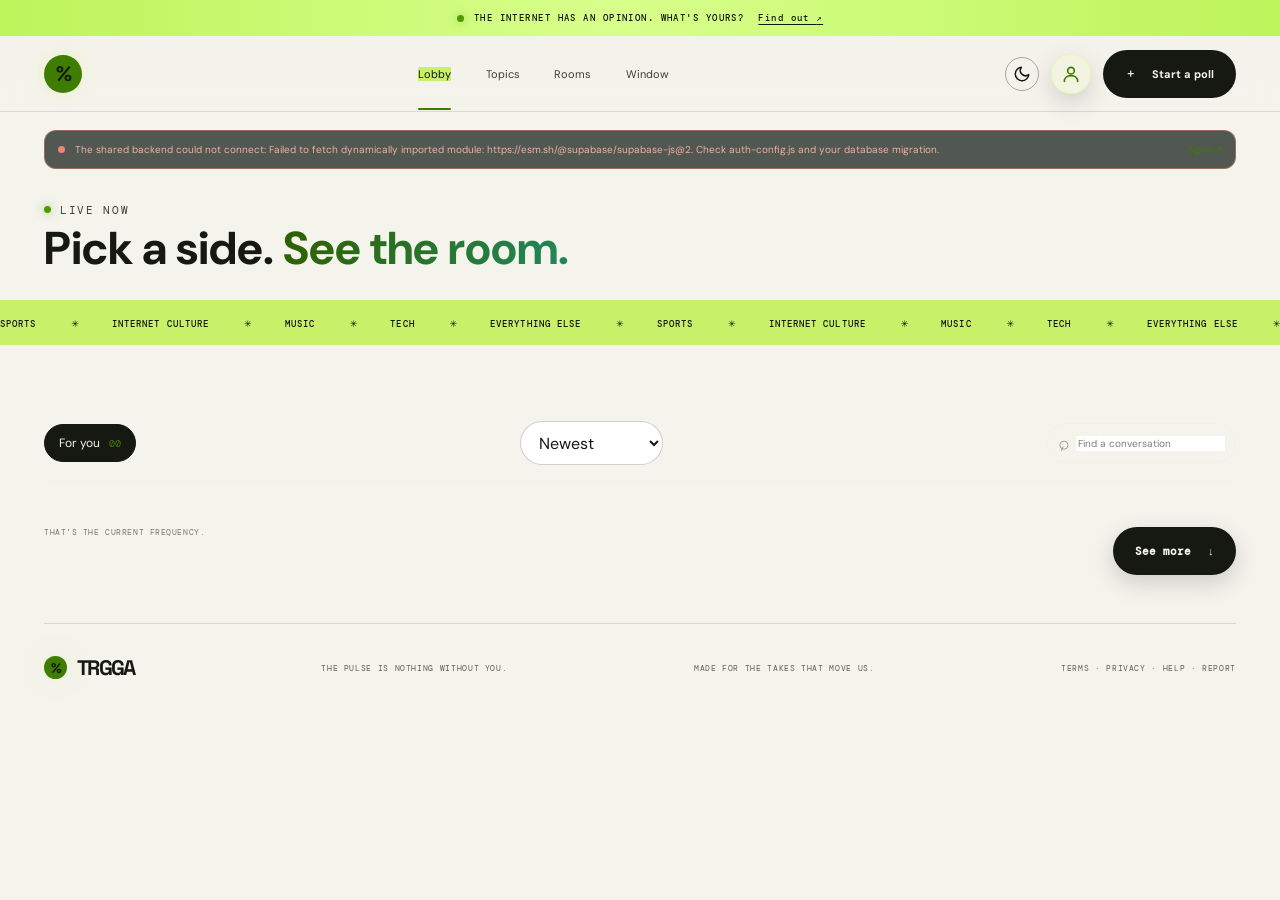
==== index.html @ c6e19821 "Logo-only header, fix vote confetti, daily voting streak Co-authored-by: Copilot App <223556219+Copi" ====
<!DOCTYPE html>
<html lang="en">
<head>
  <meta charset="UTF-8">
  <meta name="viewport" content="width=device-width, initial-scale=1.0, viewport-fit=cover">
  <meta name="theme-color" content="#11120f"><meta name="apple-mobile-web-app-title" content="Trgga"><link rel="manifest" href="manifest.webmanifest"><link rel="icon" href="icon-192.png" type="image/png"><link rel="apple-touch-icon" href="icon-192.png">
  <meta name="description" content="The pulse of what people actually think. Vote, debate, and see where the culture stands on TRGGA.">
  <title>TRGGA — The culture, in real time</title>
  <link rel="preconnect" href="https://fonts.googleapis.com">
  <link rel="preconnect" href="https://fonts.gstatic.com" crossorigin>
  <link href="https://fonts.googleapis.com/css2?family=DM+Mono:wght@400;500&family=DM+Sans:wght@400;500;600;700;800&family=Space+Grotesk:wght@500;600;700&display=swap" rel="stylesheet">
  <meta property="og:type" content="website"><meta property="og:site_name" content="TRGGA"><meta property="og:title" content="TRGGA - Pick a side"><meta property="og:description" content="Polls, debates and the daily pulse. Pick a side and see where the room lands."><meta property="og:image" content="https://trggr.netlify.app/og-image.png"><meta property="og:url" content="https://trggr.netlify.app/"><meta name="twitter:image" content="https://trggr.netlify.app/og-image.png"><meta name="twitter:card" content="summary_large_image">
  <link rel="stylesheet" href="style.css">
<script src="theme.js?v=5"></script></head>
<body class="home-page">
  <div class="announcement"><span class="live-dot"></span> THE INTERNET HAS AN OPINION. WHAT'S YOURS? <a href="#polls">Find out <span aria-hidden="true">↗</span></a></div>
  <header class="site-header">
    <a class="wordmark" href="index.html" aria-label="TRGGA home">TRGGA</a>
    <nav class="main-nav" aria-label="Main navigation">
      <a class="active" href="index.html">Lobby</a>
      
      <a href="topics.html">Topics</a>
      <a href="community.html">Rooms</a><a class="iwindow-link" href="window.html">Window</a>
    </nav>
    <div class="header-actions">
      <a class="button button-profile icon-only" href="profile.html" aria-label="Open your profile"><svg viewBox="0 0 24 24" width="20" height="20" fill="none" stroke="currentColor" stroke-width="2" stroke-linecap="round" stroke-linejoin="round" aria-hidden="true"><circle cx="12" cy="8" r="4"/><path d="M4 21c0-4.4 3.6-7 8-7s8 2.6 8 7"/></svg></a>
      <a class="button button-dark button-small" href="create.html">＋ <span>Start a poll</span></a>
    </div>
  </header>

  <main>
    <div class="backend-notice shell" id="backend-status" role="status" aria-live="polite" hidden>
      <span class="backend-indicator" aria-hidden="true"></span>
      <span class="backend-message"></span>
      <a href="login.html">Sign in ↗</a>
    </div>
    <section class="lobby-top shell" aria-label="Live now">
      <div class="lobby-heading">
        <div>
          <div class="eyebrow"><span class="live-dot"></span> LIVE NOW</div>
          <h1>Pick a side. <span class="highlight">See the room.</span></h1>
        </div>
        <p class="live-stats" id="live-stats" aria-live="polite"></p>
      </div>
      <div class="featured" id="featured" hidden aria-label="Official polls" aria-roledescription="carousel">
        <div class="featured-track" id="featured-track"></div>
        <div class="featured-dots" id="featured-dots"></div>
      </div>
    </section>
    <div class="ticker" aria-label="Popular topics">
      <div class="ticker-track"><span>SPORTS <b>✳</b></span><span>INTERNET CULTURE <b>✳</b></span><span>MUSIC <b>✳</b></span><span>TECH <b>✳</b></span><span>EVERYTHING ELSE <b>✳</b></span><span>SPORTS <b>✳</b></span><span>INTERNET CULTURE <b>✳</b></span><span>MUSIC <b>✳</b></span><span>TECH <b>✳</b></span><span>EVERYTHING ELSE <b>✳</b></span></div>
    </div>

    <section class="content-section lobby-polls shell" id="polls">
      <div class="feed-toolbar">
        <div class="filter-list" id="filters" role="group" aria-label="Filter polls by category">
          <button class="filter-chip active" data-category="All">For you <span class="filter-count" id="poll-count">00</span></button>
        </div>
        <select class="sort-select" id="poll-sort" aria-label="Sort polls"><option value="newest">Newest</option><option value="trending">Trending</option><option value="closing">Closing soon</option></select><label class="search-box"><span aria-hidden="true">⌕</span><input id="poll-search" type="search" placeholder="Find a conversation" aria-label="Search polls"></label>
      </div>
      <div class="poll-grid" id="poll-grid" aria-live="polite"></div>
      <div class="empty-state" id="empty-state" hidden><span>Nothing on that frequency.</span><p>Try another search, or start a conversation of your own.</p><a class="button button-dark button-small" href="create.html">Create a poll <span aria-hidden="true">↗</span></a></div>
      <div class="feed-footer"><span>THAT'S THE CURRENT FREQUENCY.</span><button class="button button-dark button-small" id="see-more" type="button" hidden>See more <span aria-hidden="true">↓</span></button></div>
    </section>

  </main>

  <footer class="site-footer shell"><a class="wordmark" href="index.html">TRGGA</a><span>THE PULSE IS NOTHING WITHOUT YOU.</span><span>MADE FOR THE TAKES THAT MOVE US.</span><span><a href="terms.html">TERMS</a> · <a href="privacy.html">PRIVACY</a> · <a href="help.html">HELP</a> · <a href="report.html">REPORT</a></span></footer>
  <script src="poll-data.js"></script>
  <script src="auth-config.js"></script>
  <script type="module" src="app.js?v=15"></script>
  <script type="module" src="site-nav.js?v=7"></script>
</body>
</html>
---- style.css ----
:root {
  color-scheme: dark;
  --ink: #11120f;
  --paper: #f0f0e9;
  --muted: #92948b;
  --line: rgba(240, 240, 233, .13);
  --lime: #c8f169;
  --mono: "DM Mono", "Courier New", monospace;
  --display: "Space Grotesk", "DM Sans", sans-serif;
  --body: "DM Sans", Arial, sans-serif;
}

* { box-sizing: border-box; }
html { scroll-behavior: smooth; }
body { margin: 0; background: var(--ink); color: var(--paper); font-family: var(--body); -webkit-font-smoothing: antialiased; }
a { color: inherit; text-decoration: none; }
button, input, select { font: inherit; }
button, a { -webkit-tap-highlight-color: transparent; }
button:focus-visible, a:focus-visible, input:focus-visible, select:focus-visible { outline: 2px solid var(--lime); outline-offset: 4px; }
.shell { width: min(1216px, calc(100% - 80px)); margin-inline: auto; }
.announcement { height: 34px; background: var(--lime); color: #15170f; display: flex; align-items: center; justify-content: center; gap: 10px; font: 500 9px var(--mono); letter-spacing: .13em; }
.announcement .live-dot { background: #171a10; }
.announcement a { margin-left: 4px; font-weight: 500; text-decoration: underline; text-underline-offset: 3px; }
.live-dot { display: inline-block; width: 7px; height: 7px; border-radius: 50%; background: var(--lime); box-shadow: 0 0 12px rgba(200, 241, 105, .62); }
.site-header { height: 77px; padding: 0 max(40px, calc((100vw - 1216px) / 2)); display: flex; align-items: center; justify-content: space-between; border-bottom: 1px solid var(--line); }
.wordmark { display: inline-flex; align-items: center; gap: 9px; font: 700 27px var(--display); letter-spacing: -.09em; }
.wordmark::before { content: "%"; width: 27px; height: 27px; display: grid; place-items: center; border: 1px solid rgba(200,241,105,.55); border-radius: 50%; color: var(--lime); font: 700 17px/1 var(--display); letter-spacing: -.08em; }
.main-nav { display: flex; align-items: center; gap: 36px; height: 100%; }
.main-nav a, .nav-login { color: #92948b; font-size: 12px; transition: color .2s; }
.main-nav a:hover, .nav-login:hover, .main-nav a.active { color: var(--paper); }
.auth-checking a[href="login.html"], .is-signed-in a[href="login.html"] { display: none !important; }
.main-nav a.active { position: relative; }
.main-nav a.active::after { content: ""; position: absolute; height: 2px; left: 0; right: 0; bottom: -30px; background: var(--lime); }
.mobile-menu { display: none; }
.header-actions { display: flex; align-items: center; gap: 22px; }
.button { min-height: 48px; display: inline-flex; align-items: center; justify-content: center; gap: 23px; padding: 0 21px; border: 0; border-radius: 2px; font-size: 12px; font-weight: 700; cursor: pointer; transition: transform .2s, background .2s, color .2s; }
.button:hover { transform: translateY(-2px); }
.button-lime { background: var(--lime); color: #14160f; }
.button-lime:hover { background: #d8ff86; }
.button-dark { background: var(--paper); color: var(--ink); }
.button-dark:hover { background: var(--lime); }
.button-small { min-height: 37px; gap: 8px; padding-inline: 14px; font-size: 11px; }
.button-profile { min-height: 35px; gap: 9px; padding: 0 13px; border: 1px solid rgba(200,241,105,.42); background: rgba(200,241,105,.07); color: var(--lime); font-size: 10px; }
.button-profile:hover { border-color: var(--lime); background: rgba(200,241,105,.14); }
.button-profile span { color: var(--paper); }
.hero { min-height: 578px; position: relative; display: grid; grid-template-columns: 1.12fr .88fr; align-items: center; gap: 64px; padding-block: 75px 82px; }
.hero-copy { position: relative; z-index: 1; padding-top: 6px; }
.eyebrow { display: inline-flex; align-items: center; gap: 9px; color: var(--muted); font: 400 9px var(--mono); letter-spacing: .13em; }
.hero h1 { margin: 25px 0 19px; font: 600 clamp(52px, 6.1vw, 81px)/.98 var(--display); letter-spacing: -.075em; }
.highlight { color: var(--lime); }
.hero-description { max-width: 410px; color: #a5a69e; font-size: 14px; line-height: 1.8; }
.hero-actions { display: flex; align-items: center; gap: 26px; margin-top: 29px; }
.text-link { color: var(--paper); font-size: 11px; }
.text-link span { margin-left: 8px; color: var(--lime); }
.hero-proof { display: flex; align-items: center; gap: 15px; margin-top: 48px; }
.avatar-stack { display: flex; padding-left: 3px; }
.avatar-stack span { width: 29px; height: 29px; margin-left: -4px; border: 2px solid var(--ink); border-radius: 50%; display: grid; place-items: center; background: #474b3c; color: var(--lime); font: 500 10px var(--mono); }
.avatar-stack span:nth-child(2) { background: #755c4f; color: #ffe2c9; }
.avatar-stack span:nth-child(3) { background: #455d60; color: #d5f0ed; }
.avatar-stack span:nth-child(4) { background: #282a25; color: var(--paper); }
.hero-proof p { margin: 0; font-size: 10px; line-height: 1.65; }
.hero-proof p strong { font-weight: 600; }
.hero-proof p span { color: var(--muted); }
.pulse-card { min-height: 380px; position: relative; overflow: hidden; padding: 24px 27px; background: #c8f169; color: #15170f; display: flex; flex-direction: column; justify-content: space-between; isolation: isolate; }
.pulse-card::before { content: ""; position: absolute; z-index: -1; width: 310px; height: 310px; right: -129px; top: 84px; border: 1px solid rgba(17, 18, 15, .12); border-radius: 50%; box-shadow: 0 0 0 25px rgba(17,18,15,.025), 0 0 0 51px rgba(17,18,15,.025), 0 0 0 80px rgba(17,18,15,.022); }
.pulse-topline, .pulse-bottom { display: flex; align-items: center; justify-content: space-between; position: relative; z-index: 1; }
.pulse-topline .eyebrow { color: #414935; }
.pulse-date, .pulse-bottom { font: 400 8px var(--mono); letter-spacing: .09em; }
.pulse-question { position: relative; z-index: 1; margin: 37px 0 26px; font: 600 clamp(33px, 4vw, 47px)/1.03 var(--display); letter-spacing: -.07em; }
.serif-italic { font-family: Georgia, serif; font-weight: 400; font-style: italic; letter-spacing: -.06em; }
.meter-label { display: flex; align-items: center; justify-content: space-between; font: 500 8px var(--mono); letter-spacing: .08em; }
.meter-label strong { font: 600 17px var(--display); letter-spacing: -.05em; }
.meter-label small { font: 500 8px var(--mono); letter-spacing: .06em; }
.meter-track { height: 6px; margin-top: 9px; background: rgba(17, 18, 15, .15); }
.meter-track span { display: block; height: 100%; background: #171a10; }
.meter-caption { display: flex; justify-content: space-between; margin-top: 7px; color: #4c533d; font: 400 8px var(--mono); }
.pulse-bottom { margin-top: 27px; padding-top: 15px; border-top: 1px solid rgba(17, 18, 15, .2); }
.pulse-bottom > span { display: flex; align-items: center; gap: 7px; }
.pulse-bottom .live-dot { width: 6px; height: 6px; background: #171a10; box-shadow: none; }
.pulse-bottom a { font-weight: 500; }
.pulse-stamp { position: absolute; right: 12px; bottom: 63px; color: rgba(17, 18, 15, .045); font: 700 224px/.8 var(--display); letter-spacing: -.12em; pointer-events: none; }
.hero-index { position: absolute; bottom: 23px; left: 0; color: #63655e; font: 400 8px var(--mono); letter-spacing: .1em; }
.ticker { overflow: hidden; background: var(--lime); color: #14160f; }
.ticker-track { width: max-content; min-height: 42px; display: flex; align-items: center; gap: 32px; animation: marquee 37s linear infinite; font: 500 9px var(--mono); letter-spacing: .12em; }
.ticker-track b { margin-left: 29px; font-size: 12px; }
@keyframes marquee { to { transform: translateX(-50%); } }
.content-section { padding-block: 106px 94px; }
.section-heading { display: flex; align-items: flex-end; justify-content: space-between; }
.section-kicker { margin-bottom: 21px; }
.section-heading h2, .topics-intro h2 { margin: 0; font: 600 clamp(39px, 5vw, 57px)/1.02 var(--display); letter-spacing: -.075em; }
.section-aside { margin: 0 0 5px; color: var(--muted); font-size: 11px; line-height: 1.9; }
.feed-toolbar { display: flex; justify-content: space-between; align-items: center; gap: 20px; margin-top: 39px; padding: 14px 0; border-block: 1px solid var(--line); }
.filter-list { display: flex; gap: 7px; overflow-x: auto; scrollbar-width: none; }
.filter-list::-webkit-scrollbar { display: none; }
.filter-chip { flex: 0 0 auto; padding: 9px 12px; border: 1px solid transparent; border-radius: 2px; background: none; color: #888a82; font-size: 10px; cursor: pointer; }
.filter-chip:hover, .filter-chip.active { border-color: var(--line); color: var(--paper); }
.filter-chip.active { background: rgba(255,255,255,.05); }
.filter-count { margin-left: 6px; color: var(--lime); font: 400 8px var(--mono); }
.search-box { width: 190px; height: 34px; flex: 0 0 auto; display: flex; align-items: center; gap: 8px; padding: 0 10px; border: 1px solid var(--line); color: #8c8e85; }
.search-box > span { font-size: 19px; transform: rotate(-20deg); }
.search-box input { width: 100%; border: 0; outline: 0; background: transparent; color: var(--paper); font-size: 10px; }
.search-box input::placeholder { color: #777970; }
.poll-grid { display: grid; grid-template-columns: repeat(3, minmax(0, 1fr)); gap: 13px; margin-top: 14px; }
.poll-card { min-height: 275px; position: relative; display: flex; flex-direction: column; padding: 21px 19px 15px; background: #171814; border: 1px solid rgba(240,240,233,.08); transition: border-color .2s, transform .2s; }
.poll-card:hover { border-color: rgba(200,241,105,.4); transform: translateY(-3px); }
.poll-card-top { display: flex; justify-content: space-between; gap: 8px; }
.poll-label, .category-label { font: 400 8px var(--mono); letter-spacing: .1em; }
.poll-label { color: var(--lime); }
.category-label { color: #777970; }
.poll-question { min-height: 51px; margin: 18px 0 6px; font: 600 19px/1.25 var(--display); letter-spacing: -.045em; }
.poll-meta { margin: 0 0 16px; color: #74766e; font: 400 8px var(--mono); letter-spacing: .03em; }
.poll-options { display: grid; gap: 7px; }
.poll-option { position: relative; overflow: hidden; width: 100%; min-height: 38px; display: flex; align-items: stretch; gap: 11px; padding: 9px; border: 1px solid rgba(240,240,233,.13); background: transparent; color: var(--paper); text-align: left; cursor: pointer; }
.poll-option:not(:disabled):hover { border-color: var(--lime); }
.poll-option:disabled { cursor: default; }
.option-content { position: relative; z-index: 1; min-width: 0; flex: 1; display: grid; align-content: center; gap: 8px; }
.option-image { width: 100%; max-height: 104px; aspect-ratio: 16 / 9; display: block; object-fit: cover; background: #25271f; }
.option-top { position: relative; z-index: 1; display: flex; justify-content: space-between; gap: 10px; font-size: 10px; }
.option-percent { color: #92948b; font: 400 9px var(--mono); }
.option-track { position: absolute; inset: 0; }
.option-fill { display: block; height: 100%; background: rgba(200,241,105,.13); transition: width .55s cubic-bezier(.2,.75,.25,1); }
.poll-option.selected { border-color: rgba(200,241,105,.6); }
.poll-option.selected .option-percent { color: var(--lime); }
.poll-card-footer { display: flex; justify-content: space-between; gap: 10px; margin-top: auto; padding-top: 15px; color: #777970; font: 400 7px var(--mono); letter-spacing: .06em; }
.poll-share { display: flex; align-items: center; gap: 7px; flex-wrap: wrap; margin-top: 12px; }
.poll-share-native, .poll-share-link { min-height: 27px; display: inline-flex; align-items: center; justify-content: center; padding: 0 9px; border: 1px solid rgba(200,241,105,.25); background: transparent; color: #d7e9b1; font: 500 8px var(--mono); cursor: pointer; }
.poll-share-native:hover, .poll-share-link:hover { border-color: var(--lime); color: var(--lime); }
.vote-hint { color: #a9aaa3; }
.poll-report { position: relative; flex: 0 0 auto; }
.poll-report summary { color: #7d7f76; cursor: pointer; list-style: none; font: 400 16px/1 var(--mono); padding: 2px 6px; }
.poll-report summary::-webkit-details-marker { display: none; }
.poll-report summary:hover { color: var(--lime); }
.report-form { position: absolute; z-index: 3; right: 0; bottom: 19px; width: 210px; display: grid; gap: 7px; padding: 11px; border: 1px solid var(--line); background: #11120f; box-shadow: 0 10px 26px #0009; }
.report-form select, .report-form textarea { width: 100%; min-height: 30px; padding: 7px; border: 1px solid var(--line); background: #171814; color: var(--paper); font: 400 9px var(--body); }
.report-form textarea { min-height: 55px; resize: vertical; }
.report-form button { min-height: 29px; border: 0; background: var(--lime); color: var(--ink); font-size: 9px; font-weight: 700; cursor: pointer; }
.report-form button:disabled { cursor: wait; opacity: .65; }
.report-message { color: #c4c5bd; font: 400 8px/1.5 var(--body); }
.poll-option.selected ~ .poll-option .option-fill { background: rgba(240,240,233,.1); }
.empty-state { padding: 52px 20px; text-align: center; }
.empty-state > span { font: 600 22px var(--display); }
.empty-state p { color: var(--muted); font-size: 12px; }
.empty-state .button { margin-top: 12px; }
.feed-footer { display: flex; justify-content: space-between; margin-top: 23px; color: #777970; font: 400 8px var(--mono); letter-spacing: .07em; }
.feed-footer a { color: var(--paper); font: 500 10px var(--body); letter-spacing: 0; }
.feed-footer a span { margin-left: 8px; color: var(--lime); }
.manifesto { position: relative; overflow: hidden; background: #20221b; }
.manifesto-inner { position: relative; min-height: 395px; display: flex; flex-direction: column; align-items: flex-start; justify-content: center; padding-block: 65px; }
.manifesto .eyebrow { color: var(--lime); }
.manifesto h2 { position: relative; z-index: 1; margin: 19px 0 13px; font: 600 clamp(43px, 5vw, 62px)/.99 var(--display); letter-spacing: -.075em; }
.manifesto h2 span { color: var(--lime); font-family: Georgia, serif; font-weight: 400; font-style: italic; }
.manifesto p { position: relative; z-index: 1; max-width: 390px; margin: 0 0 24px; color: #a4a69c; font-size: 12px; line-height: 1.8; }
.manifesto-orbit { position: absolute; width: 330px; height: 330px; right: 9%; top: 32px; border: 1px solid rgba(200,241,105,.19); border-radius: 50%; color: #aab290; font: 400 8px var(--mono); letter-spacing: .13em; }
.manifesto-orbit::before, .manifesto-orbit::after { content: ""; position: absolute; inset: 32px; border: 1px solid rgba(200,241,105,.12); border-radius: 50%; }
.manifesto-orbit::after { inset: 72px; }
.manifesto-orbit span { position: absolute; }
.manifesto-orbit span:nth-child(1) { top: 14%; left: 37%; }
.manifesto-orbit span:nth-child(2) { right: -8%; top: 50%; }
.manifesto-orbit span:nth-child(3) { bottom: 12%; left: 39%; }
.manifesto-orbit i { position: absolute; top: 43%; left: 43%; color: var(--lime); font-size: 46px; font-style: normal; }
.topics-section { display: grid; grid-template-columns: .7fr 1.3fr; gap: 58px; padding-block: 102px; }
.topics-intro .eyebrow { margin-bottom: 20px; }
.topics-intro h2 { margin-bottom: 24px; }
.topic-grid { display: grid; grid-template-columns: 1fr 1fr; gap: 10px; }
.topic-tile { min-height: 185px; position: relative; overflow: hidden; display: flex; flex-direction: column; justify-content: space-between; padding: 16px; transition: transform .2s; }
.topic-tile:hover { transform: translateY(-3px); }
.topic-culture { background: #c8f169; color: #14160f; }
.topic-sports { background: #303c37; }
.topic-music { background: #4b3835; }
.topic-tech { background: #d8d0be; color: #14160f; }
.topic-number, .topic-link { position: relative; z-index: 1; font: 400 8px var(--mono); letter-spacing: .1em; }
.topic-tile strong { position: relative; z-index: 1; font: 600 21px/1.05 var(--display); letter-spacing: -.05em; }
.topic-link { letter-spacing: 0; }
.topic-art { position: absolute; right: -6px; top: 15px; color: rgba(17,18,15,.1); font: 170px/.8 var(--display); }
.topic-sports .topic-art, .topic-music .topic-art { color: rgba(240,240,233,.1); }
.closing-cta { min-height: 158px; position: relative; overflow: hidden; display: flex; align-items: center; justify-content: space-between; gap: 20px; margin-bottom: 54px; padding: 28px 36px; background: var(--lime); color: #14160f; }
.closing-cta .eyebrow { color: #515a3f; }
.closing-cta h2 { margin: 8px 0 0; font: 600 38px/.98 var(--display); letter-spacing: -.075em; }
.closing-mark { position: absolute; right: 26%; top: -44px; color: rgba(17,18,15,.05); font: 700 185px/.9 var(--display); letter-spacing: -.12em; pointer-events: none; }
.closing-cta .button { position: relative; z-index: 1; }
.site-footer { min-height: 76px; display: flex; align-items: center; justify-content: space-between; gap: 20px; border-top: 1px solid var(--line); color: #73756d; font: 400 8px var(--mono); letter-spacing: .08em; }
.site-footer .wordmark { color: var(--paper); font: 700 21px var(--display); }
.site-footer .wordmark::before { width: 23px; height: 23px; font-size: 14px; }
.backend-notice { display: flex; align-items: center; gap: 10px; margin-top: 18px; padding: 11px 13px; border: 1px solid var(--line); color: #b5b7ad; font-size: 10px; }
.backend-notice[hidden] { display: none; }
.backend-notice[data-mode="demo"] { border-color: rgba(200,241,105,.22); }
.backend-notice[data-mode="live"] { border-color: rgba(123,195,149,.3); }
.backend-notice[data-mode="error"] { border-color: rgba(240,133,112,.45); color: #f1b0a3; }
.backend-indicator { width: 7px; height: 7px; flex: 0 0 auto; border-radius: 50%; background: var(--lime); }
.backend-notice[data-mode="live"] .backend-indicator { background: #81d39d; }
.backend-notice[data-mode="error"] .backend-indicator { background: #f08570; }
.backend-message { flex: 1; line-height: 1.5; }
.backend-notice > a { flex: 0 0 auto; color: var(--lime); font-size: 9px; }

/* Shared styles for supporting pages. */
.navbar { min-height: 77px; display: flex; align-items: center; justify-content: space-between; padding: 0 max(28px, calc((100vw - 1120px) / 2)); border-bottom: 1px solid var(--line); }
.navbar .logo { font: 700 27px var(--display); letter-spacing: -.09em; }
.nav-links { display: flex; align-items: center; gap: 28px; }
.nav-links a { color: var(--muted); font-size: 12px; }
.nav-links a:hover, .nav-links a.active { color: var(--paper); }
.hero-small { width: min(1120px, calc(100% - 56px)); margin: 76px auto 30px; }
.hero-small h1 { margin: 0; font: 600 clamp(44px, 7vw, 72px)/1 var(--display); letter-spacing: -.075em; }
.hero-small p, .auth-card > p { color: var(--muted); }
.card-grid, .topic-list, .feed, .stats-grid { width: min(1120px, calc(100% - 56px)); margin: 28px auto 70px; display: grid; grid-template-columns: repeat(auto-fit,minmax(210px,1fr)); gap: 12px; }
.glass-card { padding: 22px; border: 1px solid var(--line); background: #171814; }
.card-grid .glass-card, .topic-list .glass-card { display: flex; min-height: 104px; flex-direction: column; justify-content: space-between; gap: 12px; font-weight: 600; transition: border-color .2s, transform .2s; }
.card-grid .glass-card:hover, .topic-list .glass-card:hover { transform: translateY(-2px); border-color: rgba(200,241,105,.45); }
.card-grid .topic-link, .topic-list .topic-link { color: var(--lime); }
.card-grid .category-card { min-height: 150px; position: relative; display: flex; align-items: flex-start; gap: 7px; overflow: hidden; padding: 16px; }
.category-card-number { color: #7d7f76; font: 400 8px var(--mono); letter-spacing: .09em; }
.category-card strong { position: relative; z-index: 1; margin-top: 8px; font: 600 19px var(--display); letter-spacing: -.05em; }
.category-card-symbol { position: absolute; top: 18px; right: 12px; color: rgba(200,241,105,.13); font: 100px/.8 var(--display); }
.category-card .topic-link { position: relative; z-index: 1; margin-top: auto; font-size: 9px; }
.category-load-error { grid-column: 1/-1; color: #f1b0a3; font-size: 12px; }
.auth-container { min-height: 100vh; display: grid; place-items: center; padding: 24px; }
.auth-card { width: min(420px,100%); display: grid; gap: 14px; padding: 32px; }
.auth-card h1 { margin: 0; font: 600 34px var(--display); letter-spacing: -.06em; }
.auth-card input, .auth-card select, .create-form input, .create-form select, .create-form textarea { width: 100%; min-height: 44px; padding: 11px 12px; border: 1px solid var(--line); border-radius: 0; background: #10110e; color: var(--paper); }
.primary-btn { min-height: 44px; border: 0; background: var(--lime); color: var(--ink); font-weight: 700; cursor: pointer; }
.auth-switch { font-size: 12px; }
.auth-switch a { color: var(--lime); }
.profile-header { padding: 65px 24px 30px; text-align: center; }
.profile-header h1 { margin-bottom: 5px; font: 600 36px var(--display); }
.avatar { width: 72px; height: 72px; margin: auto; display: grid; place-items: center; border-radius: 50%; background: var(--lime); color: var(--ink); font: 600 24px var(--display); }
.stats-grid { grid-template-columns: repeat(3,1fr); }
.feed .glass-card h3 { color: var(--lime); }
.create-form { display: grid; gap: 13px; }
.create-form label { display: grid; gap: 7px; color: #c4c5bd; font-size: 11px; }
.create-form textarea { min-height: 96px; resize: vertical; }
.choice-builder { display: grid; gap: 10px; }
.choice-builder-heading { display: flex; align-items: center; justify-content: space-between; gap: 10px; }
.choice-add { min-height: 30px; padding: 0 9px; border: 1px solid var(--line); background: transparent; color: var(--lime); font-size: 9px; cursor: pointer; }
.choice-add:disabled { cursor: default; opacity: .45; }
.choice-inputs { display: grid; grid-template-columns: 1fr 1fr; gap: 10px; }
.choice-image-guidance { margin: -4px 0 0; color: var(--muted); font-size: 9px; line-height: 1.6; }
.choice-field { min-width: 0; display: grid; align-content: start; gap: 8px; padding: 12px; border: 1px solid var(--line); background: #11120f; }
.choice-field > label { color: #c4c5bd; font-size: 10px; }
.choice-field > input[name="options"] { width: 100%; min-height: 43px; padding: 11px 12px; border: 1px solid var(--line); background: #10110e; color: var(--paper); font-size: 11px; }
.choice-image-actions { display: flex; gap: 7px; }
.choice-image-trigger, .choice-image-remove { min-height: 29px; padding: 0 9px; border: 1px solid rgba(200,241,105,.24); background: rgba(200,241,105,.035); color: #d7e9b1; font-size: 9px; cursor: pointer; }
.choice-image-remove { border-color: var(--line); background: transparent; color: #d1a89f; }
.choice-image-trigger:hover, .choice-image-remove:hover { border-color: var(--lime); }
.choice-image-preview { width: 100%; max-height: 130px; aspect-ratio: 16 / 9; display: block; object-fit: cover; background: #25271f; }
.choice-image-preview[hidden], .choice-image-trigger[hidden], .choice-image-remove[hidden], .choice-remove[hidden] { display: none; }
.choice-remove { justify-self: start; min-height: 24px; padding-inline: 7px; border: 0; background: transparent; color: #d1a89f; font-size: 9px; cursor: pointer; }
.choice-remove:hover { color: var(--paper); }
.form-note { min-height: 17px; color: var(--lime); font-size: 11px; }
.create-back { color: var(--muted); font-size: 11px; }
.create-layout { min-height: calc(100vh - 154px); display: grid; grid-template-columns: 1fr .85fr; align-items: center; gap: 90px; padding-block: 70px; }
.create-intro h1 { margin: 24px 0 18px; font: 600 clamp(57px, 7vw, 83px)/.94 var(--display); letter-spacing: -.08em; }
.create-intro > p { max-width: 380px; color: #a5a69e; font-size: 13px; line-height: 1.8; }
.create-tip { display: flex; align-items: flex-start; gap: 15px; max-width: 360px; margin-top: 30px; }
.create-tip > span { padding-top: 2px; color: var(--lime); font: 400 9px var(--mono); }
.create-tip p { margin: 0; color: var(--muted); font-size: 10px; line-height: 1.8; }
.create-tip strong { color: var(--paper); font-size: 11px; font-weight: 600; }
.create-panel { padding: 25px; border: 1px solid var(--line); background: #171814; }
.create-panel-heading { display: flex; justify-content: space-between; padding-bottom: 17px; border-bottom: 1px solid var(--line); }
.panel-step, .field-count { color: #777970; font: 400 8px var(--mono); letter-spacing: .07em; }
.create-panel .create-form { gap: 18px; padding-top: 20px; }
.create-form label { color: #c4c5bd; font-size: 10px; }
.create-form label > .field-count { float: right; }
.create-form input, .create-form select, .create-form textarea { min-height: 43px; font-size: 11px; }
.create-form textarea { min-height: 112px; }
.create-form input::placeholder, .create-form textarea::placeholder { color: #66685f; }
.create-disclaimer { margin: 0; color: #777970; font-size: 9px; line-height: 1.7; }
.create-form .form-note { margin: -10px 0 0; }
.create-submit { width: 100%; justify-content: space-between; }
.auth-layout { min-height: calc(100vh - 154px); display: grid; grid-template-columns: 1fr .82fr; align-items: center; gap: 100px; padding-block: 65px; }
.auth-intro h1 { margin: 25px 0 17px; font: 600 clamp(55px, 6.8vw, 80px)/.96 var(--display); letter-spacing: -.08em; }
.auth-intro > p { max-width: 390px; color: #a5a69e; font-size: 13px; line-height: 1.8; }
.auth-pullquote { display: flex; align-items: flex-start; gap: 14px; margin-top: 62px; }
.auth-pullquote > span { color: var(--lime); font: 600 42px/.8 Georgia,serif; }
.auth-pullquote p { margin: 0; color: #c4c5bd; font-size: 12px; line-height: 1.8; }
.auth-aside-note { max-width: 400px; display: flex; justify-content: space-between; gap: 10px; margin-top: 45px; padding-top: 12px; border-top: 1px solid var(--line); color: #777970; font: 400 8px var(--mono); letter-spacing: .07em; }
.auth-panel { padding: 29px; border: 1px solid var(--line); background: #171814; }
.auth-panel-logo { display: inline-block; margin-bottom: 30px; }
.auth-panel > .eyebrow { display: flex; color: var(--lime); }
.auth-panel h2 { margin: 11px 0 5px; font: 600 34px var(--display); letter-spacing: -.065em; }
.auth-panel-copy { margin: 0 0 21px; color: var(--muted); font-size: 11px; }
.oauth-options { display: grid; gap: 9px; }
.oauth-button { width: 100%; min-height: 47px; display: flex; align-items: center; gap: 11px; padding: 0 12px; border: 1px solid rgba(240,240,233,.16); background: #11120f; color: var(--paper); text-align: left; font-size: 11px; cursor: pointer; transition: background .2s, border-color .2s; }
.oauth-button:hover:not(:disabled) { border-color: var(--lime); background: #20221b; }
.oauth-button:disabled { cursor: wait; opacity: .65; }
.oauth-button[hidden], .auth-signout[hidden] { display: none; }
.oauth-button > span:nth-child(2) { flex: 1; }
.oauth-button small { color: var(--muted); font-size: 9px; }
.oauth-mark { width: 22px; height: 22px; display: grid; place-items: center; font-weight: 700; font-size: 14px; }
.google-mark { color: #91a9ff; }
.meta-mark { color: #77a9ff; font: 700 22px Arial,sans-serif; }
.x-mark { color: var(--paper); font-size: 16px; }
.oauth-arrow { color: #82847b; font-size: 12px; }
.auth-status { min-height: 38px; margin: 14px 0 0; color: #a6a89f; font-size: 10px; line-height: 1.6; }
.auth-signout { min-height: 35px; padding: 0 12px; border: 1px solid var(--line); background: transparent; color: var(--paper); font-size: 10px; cursor: pointer; }
.auth-signout:hover { border-color: var(--lime); }
.auth-divider { display: flex; align-items: center; gap: 12px; margin-top: 19px; color: #777970; font: 400 8px var(--mono); letter-spacing: .09em; }
.auth-divider::before, .auth-divider::after { content: ""; height: 1px; flex: 1; background: var(--line); }
.auth-browse { display: flex; justify-content: space-between; gap: 10px; margin-top: 17px; font-size: 10px; }
.auth-browse span { color: var(--lime); }
.auth-footnote { margin: 21px 0 0; color: #777970; font-size: 9px; line-height: 1.7; }
.profile-shell { width: min(1030px, calc(100% - 56px)); min-height: calc(100vh - 154px); margin: 0 auto; padding: 64px 0 76px; }
.profile-status { margin-bottom: 20px; color: #a5a69e; font-size: 11px; line-height: 1.7; }
.profile-status[data-mode="error"] { color: #ffb6a6; }
.profile-signed-out { max-width: 610px; padding: 65px 0; }
.profile-signed-out > .eyebrow { display: flex; color: var(--lime); }
.profile-signed-out h1 { margin: 25px 0 18px; font: 600 clamp(54px, 7vw, 80px)/.96 var(--display); letter-spacing: -.08em; }
.profile-signed-out > p { max-width: 420px; margin-bottom: 28px; color: #a5a69e; font-size: 13px; line-height: 1.8; }
.profile-dashboard[hidden], .profile-signed-out[hidden] { display: none; }
.profile-hero { display: flex; align-items: center; justify-content: space-between; gap: 20px; padding: 4px 0 31px; border-bottom: 1px solid var(--line); }
.profile-identity { display: flex; align-items: center; gap: 22px; min-width: 0; }
.profile-avatar { width: 88px; height: 88px; flex: 0 0 auto; display: grid; place-items: center; overflow: hidden; border: 1px solid rgba(200,241,105,.5); border-radius: 50%; background: #24271d; color: var(--lime); font: 600 28px var(--display); }
.profile-avatar img { width: 100%; height: 100%; object-fit: cover; }
.profile-identity .eyebrow { display: flex; color: var(--lime); }
.profile-identity h1 { margin: 8px 0 3px; overflow-wrap: anywhere; font: 600 clamp(30px, 5vw, 46px)/1 var(--display); letter-spacing: -.07em; }
.profile-member-since { margin: 8px 0 0; color: #85877d; font: 400 8px var(--mono); letter-spacing: .08em; }
.profile-bio-display { max-width: 500px; margin: 11px 0 0; color: #c4c5bd; font-size: 11px; line-height: 1.65; overflow-wrap: anywhere; }
.profile-bio-display[hidden] { display: none; }
.profile-stats { display: grid; grid-template-columns: repeat(3, 1fr); margin: 23px 0; border: 1px solid var(--line); }
.profile-stat { min-height: 112px; display: flex; flex-direction: column; justify-content: space-between; padding: 18px 20px; }
.profile-stat + .profile-stat { border-left: 1px solid var(--line); }
.profile-stat > span { color: #85877d; font: 400 8px var(--mono); letter-spacing: .09em; }
.profile-stat strong { font: 600 34px/1 var(--display); letter-spacing: -.06em; }
.profile-content { display: grid; grid-template-columns: minmax(260px, .78fr) minmax(0, 1.22fr); align-items: start; gap: 15px; }
.profile-panel { min-width: 0; padding: 23px; border: 1px solid var(--line); background: #171814; }
.profile-panel-heading { display: flex; align-items: end; justify-content: space-between; gap: 12px; padding-bottom: 16px; border-bottom: 1px solid var(--line); }
.profile-panel-heading .eyebrow { color: var(--lime); }
.profile-panel-heading h2 { margin: 7px 0 0; font: 600 23px var(--display); letter-spacing: -.05em; }
.profile-panel-heading .text-link { flex: 0 0 auto; font-size: 10px; }
.profile-form { display: grid; gap: 16px; padding-top: 19px; }
.profile-form label { display: grid; gap: 8px; color: #c4c5bd; font-size: 10px; }
.profile-form input, .profile-form textarea { width: 100%; min-height: 43px; padding: 11px 12px; border: 1px solid var(--line); border-radius: 0; background: #10110e; color: var(--paper); font-size: 11px; }
.profile-form textarea { min-height: 95px; resize: vertical; }
.profile-form input:focus, .profile-form textarea:focus { outline: 2px solid var(--lime); outline-offset: 2px; }
.profile-form input::placeholder, .profile-form textarea::placeholder { color: #66685f; }
.profile-field-note { color: #777970; font: 400 7px var(--mono); letter-spacing: .07em; }
.profile-form-status { min-height: 15px; margin: -4px 0 0; color: var(--lime); font-size: 9px; line-height: 1.6; }
.profile-form .button { justify-self: start; }
.profile-form .button:disabled, .profile-hero .auth-signout:disabled { cursor: wait; opacity: .6; }
.profile-activity-list { display: grid; }
.profile-activity-item { display: flex; align-items: flex-start; justify-content: space-between; gap: 14px; padding: 17px 0; border-bottom: 1px solid var(--line); }
.profile-activity-item:last-child { border-bottom: 0; }
.profile-activity-main { min-width: 0; }
.profile-activity-kind, .profile-activity-date { color: #85877d; font: 400 7px var(--mono); letter-spacing: .08em; }
.profile-activity-item h3 { margin: 7px 0; overflow-wrap: anywhere; font: 500 14px/1.45 var(--display); }
.profile-activity-item p { margin: 0; color: var(--muted); font-size: 8px; line-height: 1.6; }
.profile-activity-date { flex: 0 0 auto; padding-top: 1px; white-space: nowrap; }
.profile-empty { margin: 18px 0 3px; color: var(--muted); font-size: 10px; line-height: 1.7; }
.supporting-hero { min-height: 310px; display: flex; flex-direction: column; align-items: flex-start; justify-content: center; margin-top: 0; margin-bottom: 26px; }
.supporting-hero h1 { margin: 20px 0 14px; font: 600 clamp(52px, 7vw, 78px)/.96 var(--display); letter-spacing: -.08em; }
.supporting-hero p { max-width: 520px; margin: 0; color: #a5a69e; font-size: 13px; line-height: 1.8; }
.card-grid.shell, .topic-list.shell { width: min(1120px, calc(100% - 56px)); margin: 8px auto 72px; }
.topic-list.shell { grid-template-columns: repeat(3, minmax(0, 1fr)); }
.topic-poll-card { min-height: 172px; justify-content: space-between; gap: 20px; transition: transform .2s, border-color .2s; }
.topic-poll-card:hover { transform: translateY(-3px); border-color: rgba(200,241,105,.45); }
.topic-poll-card > strong { font: 600 19px/1.3 var(--display); letter-spacing: -.04em; }
.topic-poll-image { width: 100%; max-height: 130px; aspect-ratio: 16 / 9; object-fit: cover; background: #25271f; }
.topic-poll-tag, .topic-poll-card .topic-link { color: var(--lime); font: 400 8px/1.6 var(--mono); letter-spacing: .06em; }
.topic-poll-card .topic-link { color: #9da095; }
.community-invite { display: grid; grid-template-columns: repeat(2, minmax(0, 1fr)); gap: 14px; margin-bottom: 74px; }
.community-card { min-height: 270px; display: flex; flex-direction: column; align-items: flex-start; padding: 26px; border: 1px solid var(--line); background: #1a1b17; }
.community-card-lime { border-color: var(--lime); background: var(--lime); color: var(--ink); }
.community-card .eyebrow { color: #92948b; }
.community-card-lime .eyebrow { color: #4e573d; }
.community-card h2 { margin: 34px 0 10px; font: 600 clamp(29px, 4vw, 42px)/1.02 var(--display); letter-spacing: -.07em; }
.community-card p { max-width: 350px; margin: 0 0 22px; color: #a5a69e; font-size: 11px; line-height: 1.75; }
.community-card-lime p { color: #46503a; }
.community-card .button { margin-top: auto; }
.community-guidelines { display: grid; grid-template-columns: 1fr 1fr; gap: 45px; align-items: center; margin-bottom: 74px; padding: 29px 0; border-block: 1px solid var(--line); }
.community-guidelines .eyebrow { color: var(--lime); }
.community-guidelines h2 { margin: 14px 0 0; font: 600 clamp(35px, 5vw, 52px)/.99 var(--display); letter-spacing: -.075em; }
.community-guidelines > p { max-width: 460px; color: #a5a69e; font-size: 12px; line-height: 1.9; }
.profile-discoverable-control { display: flex !important; align-items: flex-start; gap: 10px !important; padding: 12px; border: 1px solid var(--line); background: rgba(200,241,105,.035); }
.profile-discoverable-control > input { width: 16px !important; min-height: 16px !important; flex: 0 0 auto; margin: 2px 0 0; accent-color: var(--lime); }
.profile-discoverable-control > span { display: grid; gap: 6px; }
.profile-discoverable-control strong { color: var(--paper); font-size: 10px; font-weight: 600; }
.profile-discoverable-control small { color: var(--muted); font-size: 9px; font-weight: 400; line-height: 1.6; }
.profile-directory-link { display: inline-flex; margin-top: 17px; color: var(--lime); font-size: 10px; }
.member-directory { margin-bottom: 72px; }
.directory-heading { display: flex; align-items: flex-end; justify-content: space-between; gap: 22px; margin-bottom: 22px; }
.directory-heading .eyebrow { color: var(--lime); }
.directory-heading h2 { margin: 12px 0 6px; font: 600 clamp(34px, 5vw, 50px)/1 var(--display); letter-spacing: -.07em; }
.directory-heading p { margin: 0; color: var(--muted); font-size: 11px; line-height: 1.7; }
.directory-search { width: 220px; min-height: 39px; flex: 0 0 auto; display: flex; align-items: center; gap: 9px; padding: 0 10px; border: 1px solid var(--line); color: var(--muted); }
.directory-search > span { font-size: 17px; }
.directory-search input { width: 100%; border: 0; outline: 0; background: transparent; color: var(--paper); font-size: 10px; }
.member-grid { display: grid; grid-template-columns: repeat(3, minmax(0, 1fr)); gap: 11px; }
.member-card { min-width: 0; min-height: 133px; display: flex; align-items: flex-start; gap: 13px; padding: 16px; border: 1px solid var(--line); background: #171814; transition: transform .2s, border-color .2s; }
.member-card:hover { transform: translateY(-2px); border-color: rgba(200,241,105,.45); }
.member-avatar { width: 42px; height: 42px; flex: 0 0 auto; display: grid; place-items: center; overflow: hidden; border: 1px solid rgba(200,241,105,.4); border-radius: 50%; background: #24271d; color: var(--lime); font: 600 13px var(--display); }
.member-avatar img { width: 100%; height: 100%; object-fit: cover; }
.member-identity { min-width: 0; flex: 1; display: grid; gap: 5px; }
.member-identity strong { overflow: hidden; color: var(--paper); font: 600 14px var(--display); text-overflow: ellipsis; white-space: nowrap; }
.member-bio { display: -webkit-box; overflow: hidden; color: #a5a69e; font-size: 9px; line-height: 1.55; -webkit-box-orient: vertical; -webkit-line-clamp: 2; }
.member-stats { color: #85877d; font: 400 7px var(--mono); letter-spacing: .045em; }
.member-arrow { margin-left: auto; color: var(--lime); font-size: 13px; }
.member-profile-shell { max-width: 900px; }
.member-profile-hero { justify-content: flex-start; }
.member-public-stats { width: 100%; grid-template-columns: repeat(2, 1fr); margin: 23px 0; border: 1px solid var(--line); }
.member-polls-panel { margin-top: 21px; }
.member-poll-list { display: grid; grid-template-columns: repeat(2, minmax(0, 1fr)); gap: 10px; padding-top: 17px; }
.member-poll { min-width: 0; padding: 15px; border: 1px solid var(--line); background: #11120f; }
.member-poll h3 { margin: 10px 0 0; font: 500 15px/1.45 var(--display); overflow-wrap: anywhere; }
@media (max-width: 900px) {
  .shell { width: min(100% - 48px, 720px); }
  .site-header { padding-inline: 24px; }
  .main-nav { gap: 12px; }
  .main-nav a { font-size: 10px; }
  .header-actions { gap: 9px; }
  .header-actions .nav-login { display: none; }
  .button-profile { padding-inline: 9px; }
  .header-actions .button-dark { padding-inline: 9px; }
  .hero { grid-template-columns: 1fr  .85fr; gap: 28px; }
  .poll-grid { grid-template-columns: repeat(2,minmax(0,1fr)); }
  .topics-section { grid-template-columns: 1fr; gap: 30px; }
  .topics-intro { display: grid; grid-template-columns: 1fr auto; align-items: end; }
  .topics-intro .eyebrow { grid-column: 1/-1; }
  .topics-intro h2 { margin-bottom: 0; }
  .topics-intro .text-link { margin-bottom: 7px; }
  .create-layout { min-height: calc(100vh - 154px); grid-template-columns: 1fr 1fr; gap: 32px; }
  .auth-layout { grid-template-columns: 1fr .95fr; gap: 40px; }
}
@media (max-width: 620px) {
  .shell { width: calc(100% - 36px); }
  .announcement { font-size: 7px; letter-spacing: .07em; }
  .site-header { height: 64px; padding-inline: 18px; }
  .wordmark { font-size: 23px; }
  .main-nav { display: none; }
  .mobile-menu { display: block; position: relative; margin-left: auto; margin-right: 15px; }
  .mobile-menu summary { list-style: none; color: #c4c5bd; font-size: 11px; cursor: pointer; }
  .mobile-menu summary::-webkit-details-marker { display: none; }
  .mobile-menu summary span { margin-left: 4px; color: var(--lime); }
  .mobile-menu nav { position: absolute; z-index: 5; top: 29px; right: -5px; width: 170px; display: grid; gap: 0; padding: 7px; border: 1px solid var(--line); background: #171814; box-shadow: 0 14px 30px #0008; }
  .mobile-menu nav a { padding: 11px; color: var(--paper); font-size: 11px; }
  .mobile-menu nav a:hover { background: rgba(200,241,105,.1); }
  .mobile-menu nav .mobile-profile-link { color: var(--lime); }
  .header-actions { gap: 14px; }
  .header-actions .nav-login, .header-actions .button-profile { display: none; }
  .button-small { min-height: 34px; padding-inline: 11px; }
  .hero { min-height: auto; grid-template-columns: 1fr; gap: 42px; padding-block: 69px 56px; }
  .hero h1 { font-size: clamp(56px, 15vw, 77px); }
  .hero-description { max-width: 370px; font-size: 13px; }
  .hero-proof { margin-top: 35px; }
  .pulse-card { min-height: 335px; padding: 21px; }
  .pulse-question { margin-top: 30px; font-size: 39px; }
  .hero-index { bottom: 18px; font-size: 7px; }
  .ticker-track { min-height: 38px; font-size: 8px; }
  .content-section { padding-block: 70px 65px; }
  .section-heading { display: block; }
  .section-heading h2, .topics-intro h2 { font-size: 46px; }
  .section-aside { margin-top: 15px; }
  .feed-toolbar { align-items: stretch; flex-direction: column-reverse; gap: 9px; margin-top: 23px; padding-block: 11px; }
  .search-box { width: 100%; }
  .filter-chip { padding: 8px 10px; }
  .poll-grid { grid-template-columns: 1fr; }
  .poll-card { min-height: 258px; }
  .feed-footer { align-items: flex-start; flex-direction: column; gap: 11px; line-height: 1.5; }
  .manifesto-inner { min-height: 370px; padding-block: 55px; }
  .manifesto h2 { font-size: 48px; }
  .manifesto-orbit { width: 220px; height: 220px; right: -89px; top: 75px; opacity: .45; }
  .manifesto-orbit::before { inset: 23px; }
  .manifesto-orbit::after { inset: 49px; }
  .manifesto-orbit i { font-size: 30px; }
  .topics-section { padding-block: 68px; }
  .topics-intro { grid-template-columns: 1fr; }
  .topics-intro .text-link { margin-top: 18px; }
  .topic-grid { gap: 8px; }
  .topic-tile { min-height: 160px; padding: 12px; }
  .topic-tile strong { font-size: 18px; }
  .topic-art { font-size: 130px; }
  .closing-cta { min-height: 180px; align-items: flex-start; flex-direction: column; justify-content: center; margin-bottom: 32px; padding: 23px; }
  .closing-cta h2 { font-size: 35px; }
  .closing-cta .button { min-height: 42px; }
  .closing-mark { right: -4px; top: 12px; font-size: 130px; }
  .site-footer { min-height: 100px; flex-wrap: wrap; justify-content: space-between; padding-block: 16px; font-size: 7px; }
  .site-footer span:nth-child(2) { order: 3; width: 100%; }
  .profile-shell { width: calc(100% - 36px); padding-block: 43px 55px; }
  .profile-hero { align-items: flex-start; }
  .profile-identity { align-items: flex-start; gap: 14px; }
  .profile-avatar { width: 62px; height: 62px; font-size: 21px; }
  .profile-identity .eyebrow { font-size: 7px; }
  .profile-hero > .auth-signout { min-height: 31px; padding-inline: 9px; font-size: 9px; }
  .profile-stats { grid-template-columns: 1fr; }
  .profile-stat { min-height: 78px; gap: 12px; padding: 14px 16px; }
  .profile-stat + .profile-stat { border-top: 1px solid var(--line); border-left: 0; }
  .profile-stat strong { font-size: 28px; }
  .profile-content { grid-template-columns: 1fr; }
  .profile-panel { padding: 18px; }
  .hero-small { width: calc(100% - 36px); margin-top: 54px; }
  .supporting-hero { min-height: 270px; margin-top: 0; }
  .supporting-hero h1 { font-size: 57px; }
  .card-grid, .topic-list, .feed, .stats-grid { width: calc(100% - 36px); }
  .card-grid.shell, .topic-list.shell { width: calc(100% - 36px); margin-bottom: 52px; }
  .topic-list.shell { grid-template-columns: repeat(2, minmax(0, 1fr)); }
  .topic-poll-card { min-height: 155px; padding: 16px; }
  .topic-poll-card > strong { font-size: 16px; }
  .community-invite { grid-template-columns: 1fr; gap: 10px; margin-bottom: 52px; }
  .community-card { min-height: 235px; padding: 21px; }
  .community-card h2 { margin-top: 25px; }
  .community-guidelines { grid-template-columns: 1fr; gap: 10px; margin-bottom: 52px; }
  .stats-grid { grid-template-columns: 1fr; }
  .create-layout { min-height: 0; grid-template-columns: 1fr; gap: 35px; padding-block: 48px 60px; }
  .create-intro h1 { font-size: 60px; }
  .create-tip { margin-top: 20px; }
  .create-panel { padding: 18px; }
  .choice-inputs { grid-template-columns: 1fr; }
  .directory-heading { align-items: stretch; flex-direction: column; }
  .directory-search { width: 100%; }
  .member-grid { grid-template-columns: 1fr; }
  .member-poll-list { grid-template-columns: 1fr; }
  .auth-layout { min-height: 0; grid-template-columns: 1fr; gap: 35px; padding-block: 45px 60px; }
  .auth-intro h1 { font-size: 60px; }
  .auth-pullquote { margin-top: 30px; }
  .auth-aside-note { margin-top: 24px; }
  .auth-panel { padding: 20px; }
  .auth-panel-logo { margin-bottom: 23px; }
}
@media (prefers-reduced-motion: reduce) {
  *, *::before, *::after { scroll-behavior: auto !important; animation-duration: .01ms !important; animation-iteration-count: 1 !important; transition-duration: .01ms !important; }
}

/* TRGGA visual system: sharper contrast, softer surfaces, clearer action. */
:root {
  --ink: #080d0b;
  --paper: #f3f5ed;
  --muted: #a2aaa0;
  --line: rgba(220, 234, 216, .13);
  --lime: #c9fa65;
  --surface: #111915;
  --surface-raised: #16211b;
  --glow: rgba(201, 250, 101, .14);
}

html { background: var(--ink); }
body {
  background:
    radial-gradient(ellipse at 78% 4%, rgba(83, 120, 75, .18), transparent 33rem),
    radial-gradient(ellipse at 2% 35%, rgba(46, 92, 71, .11), transparent 30rem),
    var(--ink);
  background-attachment: fixed;
}

::selection { background: var(--lime); color: var(--ink); }
.shell { width: min(1240px, calc(100% - 88px)); }
.announcement {
  height: 36px;
  background: linear-gradient(90deg, #bdf45b, #d8ff8b 48%, #bdf45b);
  letter-spacing: .16em;
}
.site-header {
  position: sticky;
  z-index: 20;
  top: 0;
  height: 76px;
  padding-inline: max(44px, calc((100vw - 1240px) / 2));
  border-bottom-color: rgba(220, 234, 216, .1);
  background: rgba(8, 13, 11, .82);
  -webkit-backdrop-filter: blur(18px);
  backdrop-filter: blur(18px);
}
.wordmark { gap: 10px; font-size: 26px; letter-spacing: -.08em; }
.wordmark::before {
  width: 34px;
  height: 34px;
  border: 0;
  background: var(--lime);
  color: #10170d;
  box-shadow: 0 0 26px rgba(201, 250, 101, .15);
  font-size: 19px;
}
.main-nav { gap: clamp(18px, 2.7vw, 36px); }
.main-nav a { position: relative; color: #a1aaa0; font-size: 11px; }
.main-nav a.active { color: var(--paper); }
.main-nav a.active::after { bottom: -29px; height: 2px; border-radius: 3px; }
.header-actions { gap: 12px; }
.button {
  min-height: 48px;
  gap: 16px;
  padding-inline: 22px;
  border-radius: 999px;
  font-size: 11px;
  box-shadow: 0 8px 24px rgba(0, 0, 0, .16);
}
.button:hover { transform: translateY(-2px); }
.button-lime { background: linear-gradient(135deg, #d9ff88, #bff15b); }
.button-profile {
  min-height: 38px;
  padding-inline: 16px;
  border-color: rgba(201, 250, 101, .32);
  border-radius: 999px;
  background: rgba(201, 250, 101, .08);
  font-size: 10px;
}
.button-dark { background: #eef3e8; }
.header-actions .button-dark { box-shadow: none; }

.hero {
  min-height: 650px;
  grid-template-columns: 1.08fr .92fr;
  gap: clamp(38px, 7vw, 100px);
  padding-block: 82px 88px;
}
.hero-copy { max-width: 650px; }
.eyebrow { color: #a5b09f; letter-spacing: .15em; }
.hero h1 {
  margin-top: 28px;
  font-size: clamp(62px, 7.3vw, 96px);
  letter-spacing: -.09em;
}
.hero-description { max-width: 450px; color: #b4bcb2; font-size: 14px; line-height: 1.9; }
.hero-actions { gap: 22px; margin-top: 32px; }
.hero-proof { margin-top: 43px; }
.avatar-stack span { border-color: var(--ink); }
.pulse-card {
  min-height: 420px;
  padding: 29px;
  border: 1px solid rgba(26, 40, 26, .3);
  border-radius: 26px;
  background:
    radial-gradient(circle at 89% 8%, rgba(255, 255, 255, .44), transparent 26%),
    linear-gradient(145deg, #d9ff8d 0%, #c9fa65 48%, #b4e957 100%);
  box-shadow: 0 26px 90px rgba(153, 210, 75, .11), 0 35px 90px rgba(0, 0, 0, .24);
}
.pulse-card::before { width: 360px; height: 360px; right: -150px; top: 63px; }
.pulse-question { margin-block: 45px 32px; font-size: clamp(40px, 4vw, 53px); }
.pulse-bottom { margin-top: 31px; padding-top: 18px; }
.pulse-stamp { right: 12px; bottom: 57px; font-size: 245px; }
.ticker { background: #d1fc76; }
.ticker-track { min-height: 45px; }
.content-section { padding-block: 118px 104px; }
.section-heading h2, .topics-intro h2 { font-size: clamp(44px, 5.8vw, 68px); }
.section-aside { color: #a5b09f; }
.feed-toolbar { margin-top: 36px; padding-block: 15px; border-color: rgba(220,234,216,.14); }
.filter-list { gap: 5px; }
.filter-chip { padding: 10px 14px; border-radius: 999px; }
.filter-chip.active { border-color: rgba(201,250,101,.24); background: rgba(201,250,101,.1); color: var(--lime); }
.search-box, .directory-search { min-height: 40px; border-color: rgba(220,234,216,.17); border-radius: 999px; background: rgba(255,255,255,.025); }
.search-box input, .directory-search input { color: var(--paper); }
.poll-grid { gap: 16px; margin-top: 18px; }
.poll-card {
  min-height: 290px;
  padding: 23px 21px 18px;
  overflow: hidden;
  border: 1px solid rgba(220,234,216,.09);
  border-radius: 19px;
  background: linear-gradient(155deg, rgba(24, 34, 28, .98), rgba(16, 22, 19, .98));
  box-shadow: 0 8px 26px rgba(0,0,0,.11);
  transition: border-color .22s, transform .22s, box-shadow .22s;
}
.poll-card:hover {
  border-color: rgba(201,250,101,.33);
  box-shadow: 0 18px 38px rgba(0,0,0,.23), 0 0 32px rgba(201,250,101,.035);
  transform: translateY(-4px);
}
.poll-question { margin-top: 19px; font-size: 20px; line-height: 1.3; }
.poll-meta { color: #929c91; }
.poll-option { border-color: rgba(220,234,216,.14); border-radius: 10px; transition: border-color .18s, background .18s; }
.poll-option:not(:disabled):hover { background: rgba(201,250,101,.055); }
.option-fill { background: linear-gradient(90deg, rgba(201,250,101,.19), rgba(201,250,101,.08)); }
.option-image { border-radius: 7px; }
.poll-card-footer { color: #929c91; }
.poll-share-native, .poll-share-link { border-radius: 999px; }
.feed-footer { margin-top: 28px; }

.manifesto { background: linear-gradient(120deg, #151e18, #101713 68%, #172219); }
.manifesto-inner { min-height: 430px; }
.manifesto h2 { font-size: clamp(48px, 6vw, 72px); }
.manifesto-orbit { border-color: rgba(201,250,101,.24); }
.manifesto-orbit i { text-shadow: 0 0 38px rgba(201,250,101,.32); }
.topics-section { gap: clamp(34px, 6vw, 82px); padding-block: 115px; }
.topic-grid { gap: 13px; }
.topic-tile { min-height: 205px; padding: 19px; border: 1px solid rgba(255,255,255,.07); border-radius: 19px; }
.topic-tile:hover { box-shadow: 0 16px 32px rgba(0,0,0,.18); }
.topic-culture { background: linear-gradient(145deg, #dbff93, #bff05a); }
.topic-sports { background: linear-gradient(145deg, #34463d, #22332e); }
.topic-music { background: linear-gradient(145deg, #583d3a, #392927); }
.topic-tech { background: linear-gradient(145deg, #ebe2ce, #c9c1af); }
.topic-art { opacity: .8; }
.closing-cta {
  min-height: 180px;
  margin-bottom: 70px;
  padding: 34px 42px;
  border-radius: 24px;
  background: linear-gradient(120deg, #d9ff8a, #c0f05c);
  box-shadow: 0 20px 60px rgba(166, 218, 87, .09);
}
.closing-cta h2 { font-size: 44px; }
.site-footer { min-height: 88px; }

.supporting-hero { min-height: 340px; }
.supporting-hero h1 { font-size: clamp(54px, 7.2vw, 86px); }
.supporting-hero p { color: #b4bcb2; }
.glass-card, .profile-panel, .create-panel, .auth-panel, .member-card {
  border-color: rgba(220,234,216,.11);
  border-radius: 20px;
  background: linear-gradient(150deg, rgba(23,33,27,.96), rgba(14,20,17,.96));
  box-shadow: 0 14px 36px rgba(0,0,0,.12);
}
.card-grid .glass-card, .topic-list .glass-card { min-height: 132px; padding: 21px; }
.topic-list.shell { gap: 15px; }
.topic-poll-card > strong { font-size: 20px; }
.topic-poll-image { overflow: hidden; border-radius: 12px; }
.community-card { border-radius: 22px; background: linear-gradient(145deg, #18231c, #101713); }
.community-card-lime { background: linear-gradient(145deg, #dcff94, #c1f25e); box-shadow: 0 20px 54px rgba(175,223,91,.08); }
.member-card { min-height: 145px; transition: transform .2s, border-color .2s, box-shadow .2s; }
.member-card:hover { box-shadow: 0 15px 32px rgba(0,0,0,.2); transform: translateY(-3px); }
.member-poll { border-color: rgba(220,234,216,.11); border-radius: 14px; background: #101713; }
.community-guidelines { border-color: rgba(220,234,216,.14); }

.create-panel, .auth-panel { padding: clamp(23px, 3vw, 34px); }
.create-form input, .create-form select, .create-form textarea,
.profile-form input, .profile-form textarea, .report-form select, .report-form textarea {
  border-color: rgba(220,234,216,.15);
  border-radius: 10px;
  background: rgba(5,10,8,.62);
}
.create-form input:focus, .create-form select:focus, .create-form textarea:focus,
.profile-form input:focus, .profile-form textarea:focus {
  border-color: rgba(201,250,101,.65);
  outline: 3px solid rgba(201,250,101,.12);
}
.choice-field { border-color: rgba(220,234,216,.1); border-radius: 14px; background: rgba(6,11,9,.48); }
.choice-image-preview { overflow: hidden; border-radius: 9px; }
.oauth-button { border-color: rgba(220,234,216,.13); border-radius: 12px; background: rgba(5,10,8,.58); }
.oauth-button:hover:not(:disabled) { background: rgba(201,250,101,.07); }
.profile-hero { padding-bottom: 35px; }
.profile-avatar { box-shadow: 0 0 0 7px rgba(201,250,101,.055); }
.profile-stats { overflow: hidden; border-color: rgba(220,234,216,.13); border-radius: 17px; background: rgba(16,23,19,.68); }
.profile-stat { min-height: 126px; }
.profile-stat strong { color: var(--lime); }
.profile-panel-heading { border-color: rgba(220,234,216,.12); }
.profile-activity-item { border-color: rgba(220,234,216,.1); }
.profile-discoverable-control { border-color: rgba(201,250,101,.2); border-radius: 12px; background: rgba(201,250,101,.05); }
.member-public-stats { border-radius: 16px; }
.backend-notice { border-radius: 12px; background: rgba(19,28,22,.72); }
.empty-state { border: 1px dashed rgba(220,234,216,.15); border-radius: 18px; }

@media (max-width: 900px) {
  .shell { width: min(100% - 52px, 760px); }
  .site-header { padding-inline: 26px; }
  .hero { grid-template-columns: 1fr .9fr; gap: 28px; }
  .hero h1 { font-size: clamp(56px, 8vw, 76px); }
  .pulse-card { min-height: 380px; padding: 23px; }
  .main-nav { gap: 15px; }
  .main-nav a { font-size: 10px; }
  .topics-section { grid-template-columns: 1fr; gap: 35px; }
}

@media (max-width: 760px) {
  .shell { width: calc(100% - 40px); }
  .site-header { height: 68px; padding-inline: 20px; }
  .main-nav { display: none; }
  .mobile-menu { display: block; position: relative; order: 2; margin-left: auto; margin-right: 18px; }
  .mobile-menu summary { display: inline-flex; min-height: 38px; align-items: center; gap: 8px; padding: 0 13px; border: 1px solid rgba(220,234,216,.15); border-radius: 999px; background: rgba(255,255,255,.035); color: #d9e1d7; font-size: 10px; cursor: pointer; }
  .mobile-menu summary span { color: var(--lime); }
  .mobile-menu nav { top: 48px; right: -5px; width: min(260px, calc(100vw - 40px)); gap: 3px; padding: 9px; border-color: rgba(220,234,216,.15); border-radius: 17px; background: rgba(13,20,16,.97); box-shadow: 0 24px 60px rgba(0,0,0,.48); -webkit-backdrop-filter: blur(18px); backdrop-filter: blur(18px); }
  .mobile-menu nav a { padding: 13px 12px; border-radius: 10px; font-size: 12px; }
  .mobile-menu nav a:hover { background: rgba(201,250,101,.08); }
  .mobile-menu nav .mobile-profile-link { color: var(--lime); }
  .header-actions { order: 3; gap: 8px; }
  .header-actions .button-profile { display: none; }
  .header-actions .button-dark { min-height: 36px; padding-inline: 13px; }
  .hero { min-height: auto; grid-template-columns: 1fr; gap: 37px; padding-block: 63px 56px; }
  .hero-copy { max-width: 600px; }
  .hero h1 { font-size: clamp(59px, 12vw, 82px); }
  .pulse-card { min-height: 350px; }
  .hero-index { bottom: 17px; }
  .content-section { padding-block: 78px 72px; }
  .poll-grid { grid-template-columns: repeat(2, minmax(0,1fr)); }
  .supporting-hero { min-height: 300px; }
  .create-layout { grid-template-columns: 1fr; gap: 36px; padding-block: 54px 64px; }
  .create-intro { max-width: 620px; }
  .create-intro h1, .auth-intro h1 { font-size: clamp(58px, 11vw, 76px); }
  .auth-layout { grid-template-columns: 1fr; gap: 34px; padding-block: 52px 68px; }
  .auth-intro { max-width: 620px; }
  .auth-pullquote { margin-top: 30px; }
  .profile-shell { width: calc(100% - 40px); padding-block: 49px 64px; }
  .member-grid { grid-template-columns: repeat(2, minmax(0,1fr)); }
}

@media (max-width: 560px) {
  .announcement { height: 32px; gap: 7px; font-size: 6px; letter-spacing: .05em; }
  .site-header { height: 64px; padding-inline: 16px; }
  .wordmark { gap: 8px; font-size: 22px; }
  .wordmark::before { width: 30px; height: 30px; font-size: 17px; }
  .mobile-menu { margin-right: 9px; }
  .mobile-menu summary { min-height: 35px; padding-inline: 11px; }
  .header-actions .button-dark { min-height: 35px; padding-inline: 11px; font-size: 9px; }
  .hero { gap: 31px; padding-block: 51px 46px; }
  .hero h1 { margin-top: 23px; font-size: clamp(53px, 14vw, 72px); }
  .hero-description { font-size: 12px; }
  .hero-actions { align-items: flex-start; flex-direction: column; gap: 17px; }
  .hero-proof { margin-top: 28px; }
  .pulse-card { min-height: 320px; padding: 20px; border-radius: 21px; }
  .pulse-question { margin-block: 33px 24px; font-size: 38px; }
  .ticker-track { min-height: 37px; font-size: 7px; }
  .content-section { padding-block: 67px 60px; }
  .section-heading h2, .topics-intro h2 { font-size: 45px; }
  .section-aside { font-size: 10px; }
  .feed-toolbar { gap: 11px; margin-top: 23px; }
  .filter-list { margin-inline: -2px; }
  .filter-chip { padding: 9px 12px; }
  .poll-grid { grid-template-columns: 1fr; gap: 11px; }
  .poll-card { min-height: 260px; padding: 20px 18px 16px; border-radius: 16px; }
  .poll-question { min-height: 0; font-size: 19px; }
  .manifesto-inner { min-height: 350px; padding-block: 52px; }
  .manifesto h2 { font-size: 46px; }
  .manifesto p { max-width: 310px; font-size: 11px; }
  .manifesto-orbit { right: -122px; opacity: .34; }
  .topics-section { gap: 26px; padding-block: 70px; }
  .topic-grid { gap: 9px; }
  .topic-tile { min-height: 154px; padding: 13px; border-radius: 15px; }
  .topic-tile strong { font-size: 17px; }
  .topic-number, .topic-link { font-size: 7px; }
  .topic-art { font-size: 118px; }
  .closing-cta { min-height: 190px; align-items: flex-start; flex-direction: column; justify-content: center; gap: 19px; margin-bottom: 42px; padding: 23px; border-radius: 19px; }
  .closing-cta h2 { font-size: 38px; }
  .closing-cta .button { min-height: 42px; }
  .closing-mark { right: -10px; top: 22px; font-size: 130px; }
  .site-footer { min-height: 99px; gap: 13px; font-size: 6px; }
  .site-footer .wordmark { font-size: 18px; }
  .profile-shell { width: calc(100% - 36px); padding-block: 39px 52px; }
  .profile-hero { align-items: flex-start; gap: 11px; }
  .profile-identity { gap: 12px; }
  .profile-avatar { width: 55px; height: 55px; font-size: 19px; }
  .profile-identity .eyebrow { font-size: 6px; }
  .profile-identity h1 { font-size: 30px; }
  .profile-hero > .auth-signout { min-height: 31px; padding-inline: 9px; font-size: 8px; }
  .profile-stat { min-height: 72px; padding: 13px 15px; }
  .profile-content { gap: 11px; }
  .profile-panel { padding: 17px; border-radius: 16px; }
  .hero-small { width: calc(100% - 36px); }
  .supporting-hero { min-height: 280px; }
  .supporting-hero h1 { font-size: clamp(49px, 12vw, 63px); }
  .supporting-hero p { font-size: 11px; }
  .card-grid.shell, .topic-list.shell { width: calc(100% - 36px); }
  .card-grid, .topic-list, .feed, .stats-grid { width: calc(100% - 36px); }
  .topic-list.shell { grid-template-columns: 1fr; gap: 10px; }
  .topic-poll-card { min-height: 140px; padding: 17px; }
  .community-invite { gap: 10px; margin-bottom: 52px; }
  .community-card { min-height: 225px; padding: 20px; border-radius: 18px; }
  .community-card h2 { margin-top: 25px; font-size: 32px; }
  .community-guidelines { gap: 7px; margin-bottom: 52px; }
  .community-guidelines > p { font-size: 11px; }
  .directory-heading h2 { font-size: 40px; }
  .member-grid { grid-template-columns: 1fr; }
  .member-card { min-height: 116px; }
  .create-layout { gap: 29px; padding-block: 43px 53px; }
  .create-intro h1 { font-size: 57px; }
  .create-tip { margin-top: 19px; }
  .create-panel { padding: 17px; border-radius: 17px; }
  .choice-inputs { grid-template-columns: 1fr; }
  .auth-layout { gap: 28px; padding-block: 40px 53px; }
  .auth-intro h1 { font-size: 55px; }
  .auth-aside-note { margin-top: 23px; }
  .auth-panel { padding: 19px; border-radius: 17px; }
  .auth-panel h2 { font-size: 31px; }
}

.poll-creator-link { color: var(--lime); text-decoration: none; border-bottom: 1px solid transparent; }
.poll-creator-link:hover { border-bottom-color: var(--lime); }
.member-poll-list { display: grid; gap: 16px; grid-template-columns: repeat(auto-fill, minmax(min(100%, 320px), 1fr)); }
.member-poll-card { margin: 0; }

.oauth-button[hidden], .auth-signout[hidden] { display: none !important; }

.mobile-menu nav .mobile-profile-link[hidden] { display: none; }

.button-profile[hidden] { display: none !important; }

.avatar-controls { display: flex; flex-wrap: wrap; align-items: center; gap: 8px; margin-top: 12px; }
.avatar-pick { display: inline-flex; align-items: center; cursor: pointer; }
.avatar-status { color: var(--muted, #a8aa9d); font-size: 11px; }
.connection-tabs { display: flex; gap: 6px; }
.connection-tab { min-height: 32px; padding: 0 14px; border: 1px solid var(--line); border-radius: 999px; background: transparent; color: var(--paper); font: inherit; font-size: 12px; cursor: pointer; }
.connection-tab.active { border-color: var(--lime); color: var(--lime); }
.profile-connections { margin-top: 20px; }
.profile-stats { grid-template-columns: repeat(auto-fit, minmax(150px, 1fr)); }
.connect-box { display: grid; justify-items: start; gap: 10px; margin-left: auto; }
.connect-counts { margin: 0; color: var(--muted, #a8aa9d); font: 500 11px var(--mono, monospace); letter-spacing: .08em; }
@media (max-width: 760px) { .connect-box { margin-left: 0; width: 100%; } }

/* Taller portrait profile photo */
.profile-avatar { width: 96px; height: 120px; border-radius: 18px; }
.profile-avatar img { object-position: center top; }
@media (max-width: 760px) { .profile-avatar { width: 76px; height: 95px; font-size: 24px; } }

/* Pins and Window */
.poll-pin { border: 1px solid rgba(200,241,105,.45); background: transparent; color: var(--lime); border-radius: 999px; padding: 6px 12px; font: 500 11px var(--mono, "DM Mono", monospace); letter-spacing: .08em; cursor: pointer; }
.poll-pin:hover, .poll-pin.pinned { background: var(--lime); color: #11120f; }
.poll-pin:disabled { opacity: .6; cursor: wait; }
.window-cats { display: grid; gap: 14px; }
.window-cat { display: grid; grid-template-columns: minmax(90px, 160px) 1fr auto; align-items: center; gap: 14px; }
.window-cat em { font-style: normal; font: 500 12px "DM Mono", monospace; opacity: .7; }
.window-bar { height: 10px; border-radius: 999px; background: var(--lime); }
/* Poll images: show the whole picture, square or wide */
.option-image { width: 100%; height: 150px; max-height: none; aspect-ratio: auto; object-fit: cover; object-position: center; background: none; border-radius: 10px; }
.choice-image-preview { width: 100%; height: 150px; max-height: none; aspect-ratio: auto; object-fit: cover; }
.poll-option:has(.option-image) { padding: 11px; }

/* Window notes */
.window-note { display: grid; gap: 8px; padding: 16px 18px; margin-top: 12px; border: 1px solid rgba(240,240,233,.12); border-radius: 14px; background: rgba(240,240,233,.035); }
.window-note.mine { border-color: rgba(200,241,105,.35); background: rgba(200,241,105,.06); }
.window-note-head { display: flex; align-items: baseline; justify-content: space-between; gap: 12px; }
.window-note-head strong { font: 600 14px var(--display); }
.window-note-head time { font: 500 11px "DM Mono", monospace; letter-spacing: .06em; opacity: .6; }
.window-note-body { margin: 0; font-size: 15px; line-height: 1.55; overflow-wrap: anywhere; white-space: pre-wrap; }
.window-note-delete { justify-self: end; border: 0; background: transparent; color: var(--muted); font: 500 11px "DM Mono", monospace; letter-spacing: .08em; cursor: pointer; }
.window-note-delete:hover { color: #ff8f7a; }
#note-form textarea { width: 100%; }
#note-list { margin-top: 8px; }
.window-page .profile-stat strong { overflow-wrap: anywhere; }
/* Roomier mobile text and cards */
.member-identity strong { white-space: normal; overflow-wrap: anywhere; font-size: 16px; line-height: 1.3; }
.member-bio { font-size: 12px; line-height: 1.55; }
@media (max-width: 760px) {
  .member-card { min-height: 0; padding: 18px; gap: 14px; }
  .member-avatar { width: 52px; height: 52px; font-size: 16px; }
  .member-identity { gap: 7px; }
  .member-identity strong { font-size: 17px; }
  .member-bio { font-size: 13px; -webkit-line-clamp: 3; }
  .member-stats { font-size: 11px; letter-spacing: .06em; }
  .profile-member-since, .profile-bio-display { font-size: 13px; }
  .profile-stat span, .eyebrow { font-size: 10px; }
  .profile-activity-item h3 { font-size: 15px; }
  .profile-activity-item p, .profile-empty, .avatar-status { font-size: 12px; }
  .window-note-body { font-size: 16px; }
  .poll-option { padding: 12px; }
  .option-image { height: 170px; }
}
/* Member profile page: card layout, horizontal names, photo fills its frame */
.profile-avatar img, .member-avatar img { display: block; width: 100%; height: 100%; object-fit: cover; object-position: center top; }
.member-profile-shell { max-width: 960px; }
.member-profile-hero { position: relative; flex-direction: column; align-items: stretch; gap: 22px; padding: 0 0 26px; overflow: hidden; border: 1px solid rgba(200,241,105,.22); border-radius: 22px; background: linear-gradient(180deg, rgba(200,241,105,.16) 0, rgba(200,241,105,.04) 120px, rgba(23,24,20,.7) 120px); }
.member-profile-hero::before { content: "%"; position: absolute; top: -34px; right: 18px; color: rgba(200,241,105,.16); font: 800 190px/1 var(--display); pointer-events: none; }
.member-profile-hero .profile-identity { position: relative; flex-direction: row; align-items: flex-end; gap: 22px; padding: 56px 28px 0; }
.member-profile-hero .profile-avatar { width: 128px; height: 160px; border-radius: 20px; border: 3px solid #11120f; box-shadow: 0 14px 34px rgba(0,0,0,.4); font-size: 40px; }
.member-profile-hero .profile-identity > div:last-child { flex: 1 1 0; min-width: 0; padding-bottom: 4px; }
.member-profile-hero h1 { margin: 8px 0 6px; font-size: clamp(30px, 6vw, 52px); letter-spacing: -.04em; line-height: 1.05; overflow-wrap: break-word; word-break: normal; hyphens: auto; }
.member-profile-hero .profile-bio-display { max-width: 560px; font-size: 14px; }
.member-profile-hero .connect-box { display: flex; flex-wrap: wrap; align-items: center; gap: 12px 16px; margin: 0; padding: 0 28px; width: auto; }
.member-public-stats { margin: 18px 0; border-radius: 18px; overflow: hidden; }
.member-public-stats .profile-stat strong { font-size: 34px; }
@media (max-width: 620px) {
  .member-profile-hero { border-radius: 18px; background: linear-gradient(180deg, rgba(200,241,105,.16) 0, rgba(200,241,105,.04) 90px, rgba(23,24,20,.7) 90px); }
  .member-profile-hero .profile-identity { flex-direction: column; align-items: flex-start; gap: 16px; padding: 40px 20px 0; }
  .member-profile-hero .profile-avatar { width: 112px; height: 140px; }
  .member-profile-hero .profile-identity > div:last-child { width: 100%; flex: none; }
  .member-profile-hero h1 { font-size: 34px; }
  .member-profile-hero .connect-box { padding: 0 20px; }
  .member-profile-hero .connect-box .button { width: 100%; justify-content: center; }
}
.member-public-stats .profile-stat { display: grid; gap: 8px; align-content: center; min-height: 0; padding: 20px 24px; }
.member-public-stats .profile-stat strong { margin: 0; }

/* Admin, timers, legal */
.poll-label-wrap{display:inline-flex;flex-wrap:wrap;align-items:center;gap:6px}
.official-badge,.timer-badge{font:600 10px/1 "DM Mono",monospace;letter-spacing:.08em;padding:4px 7px;border-radius:999px}
.official-badge{background:#c8ff3d;color:#11120f}
.timer-badge{border:1px solid currentColor;opacity:.85}
.timer-badge.closed{opacity:.6}
.sort-select{min-height:44px;border-radius:999px;padding:0 14px;background:transparent;color:inherit;border:1px solid rgba(255,255,255,.2);font:inherit}
.admin-item{display:grid;gap:8px;padding:14px;border:1px solid rgba(255,255,255,.12);border-radius:14px;margin-bottom:10px}
.admin-item span{font:500 12px "DM Mono",monospace;opacity:.7}
.admin-actions{display:flex;flex-wrap:wrap;gap:8px}
.admin-link{font-weight:700}
.button-danger{background:#ff4d4d;color:#fff;border:0}
.danger-zone{border-color:rgba(255,77,77,.4)}
.legal h2{margin-top:22px;font-size:1.05rem}
.legal p{max-width:70ch;line-height:1.6}
.official-option{margin-top:6px}
.official-options{border:0;padding:0;margin:0;display:grid;gap:10px}
.official-options legend{margin-bottom:8px;font-weight:600}
.official-row{display:grid;grid-template-columns:1fr auto;gap:8px;align-items:center}
.official-image-label{font-size:12px;opacity:.8}
.official-preview{grid-column:1/-1;width:100%;max-width:320px;height:150px;object-fit:cover;border-radius:12px}
.notif-item{display:grid;gap:4px;padding:12px 14px;border:1px solid rgba(255,255,255,.12);border-radius:14px;color:inherit;text-decoration:none}
.notif-item.unread{border-color:#c8ff3d}
.notif-item span{font:500 11px "DM Mono",monospace;opacity:.65}
.nav-badge{display:inline-block;min-width:18px;margin-left:6px;padding:2px 6px;border-radius:999px;background:#c8ff3d;color:#11120f;font:700 11px/1.2 "DM Mono",monospace;text-align:center}

.notif-bell{position:relative;display:inline-flex;align-items:center;justify-content:center;width:40px;height:40px;border-radius:50%;border:1px solid rgba(220,234,216,.18);color:#e8efe5;text-decoration:none}
.notif-bell:hover{border-color:#c8ff3d;color:#c8ff3d}
.notif-bell .nav-badge{position:absolute;top:-5px;right:-5px;margin:0;min-width:18px;padding:2px 5px}

/* Takes, results, blocking */
.takes{display:grid;gap:8px;margin:14px 0 4px}
.takes-label{font:500 10px "DM Mono",monospace;letter-spacing:.1em;opacity:.6}
.take{display:grid;gap:6px;padding:10px 12px;border:1px solid rgba(255,255,255,.1);border-radius:12px;background:rgba(255,255,255,.03)}
.take.mine{border-color:rgba(200,255,61,.5)}
.take-body{margin:0;font-size:.95rem;line-height:1.4;overflow-wrap:anywhere}
.take-meta{display:flex;flex-wrap:wrap;align-items:center;gap:10px;font:500 10px "DM Mono",monospace;letter-spacing:.06em}
.take-author{color:inherit;opacity:.7;text-decoration:none}
a.take-author:hover{color:#c8ff3d;opacity:1}
.take-agree,.take-report,.take-delete{background:none;border:1px solid rgba(255,255,255,.2);border-radius:999px;color:inherit;padding:4px 9px;font:inherit;cursor:pointer}
.take-agree.agreed{background:#c8ff3d;color:#11120f;border-color:#c8ff3d}
.take-report,.take-delete{opacity:.5}
.take-report{border-color:transparent;padding:0 6px;font-size:16px;line-height:1}
.take-count{opacity:.6}
.take-form{display:flex;flex-wrap:wrap;gap:8px;align-items:center}
.take-input{flex:1 1 180px;min-height:40px;padding:0 12px;border-radius:999px;border:1px solid rgba(255,255,255,.2);background:transparent;color:inherit;font:inherit}
.take-message{flex-basis:100%;font-size:12px;color:#ff8a8a}
.results-list{display:grid;gap:14px}
.result-card{display:grid;gap:8px;padding:14px;border:1px solid rgba(255,255,255,.12);border-radius:14px}
.result-head{display:grid;gap:4px;color:inherit;text-decoration:none}
.result-head span,.result-card small{font:500 10px "DM Mono",monospace;letter-spacing:.08em;opacity:.65}
.result-row{display:grid;grid-template-columns:minmax(70px,1fr) 2fr auto;gap:10px;align-items:center;font-size:.85rem}
.result-row em{font:500 11px "DM Mono",monospace;font-style:normal;opacity:.75}
.result-bar{height:10px;border-radius:999px;background:rgba(255,255,255,.1);overflow:hidden}
.result-bar span{display:block;height:100%;background:#c8ff3d}
.result-spark{display:flex;align-items:flex-end;gap:3px;height:44px}
.result-spark span{flex:1;background:rgba(200,255,61,.7);border-radius:3px 3px 0 0}
.blocked-row{display:flex;align-items:center;justify-content:space-between;gap:10px;padding:10px 12px;border:1px solid rgba(255,255,255,.12);border-radius:12px}
.block-button{margin-left:6px}

/* X handle, FAQ, footer */
.profile-x{margin:6px 0 0;display:flex;flex-wrap:wrap;gap:8px}
.x-link{display:inline-flex;align-items:center;gap:6px;padding:5px 12px;border:1px solid rgba(255,255,255,.2);border-radius:999px;color:inherit;text-decoration:none;font:500 12px "DM Mono",monospace;letter-spacing:.04em}
.x-link:hover{border-color:#c8ff3d;color:#c8ff3d}
.faq{border-top:1px solid rgba(255,255,255,.1);padding:12px 0}
.faq summary{cursor:pointer;font-weight:600}
.faq p{margin:8px 0 0;opacity:.8}
.site-footer span a{color:inherit}
.legal select,.legal textarea,.legal input{width:100%}
.legal select{min-height:44px;padding:0 12px;border-radius:12px;border:1px solid rgba(255,255,255,.2);background:#0d100d;color:inherit;font:inherit}

/* Lobby: polls first */
.lobby-top{padding-top:28px;padding-bottom:0}
.lobby-heading{display:flex;justify-content:space-between;align-items:flex-end;gap:16px;flex-wrap:wrap}
.lobby-heading h1{font-size:clamp(28px,4.2vw,46px);line-height:1.05;margin:6px 0 0}
.live-stats{margin:0;font-size:13px;opacity:.7}
.pulse-strip{display:grid;grid-template-columns:auto 1fr minmax(120px,220px) auto;align-items:center;gap:16px;margin-top:18px;padding:12px 18px;border:2px solid currentColor;border-radius:14px;text-decoration:none;color:inherit}
.pulse-strip[hidden]{display:none}
.pulse-strip-tag{font-size:11px;letter-spacing:.12em;font-weight:700}
.pulse-strip-question{font-size:16px}
.pulse-strip-track{display:block;height:8px;border-radius:99px;background:rgba(128,128,128,.3);overflow:hidden}
.pulse-strip-track span{display:block;height:100%;background:currentColor}
.pulse-strip-caption{display:flex;justify-content:space-between;font-size:11px;opacity:.7;margin-top:4px}
.pulse-strip-result{text-align:right;font-size:12px}
.pulse-strip-result strong{display:block;font-size:16px}
.lobby-polls.content-section{padding-top:24px;padding-bottom:48px}
.manifesto,.topics-section,.closing-cta{font-size:.92em;opacity:.9}
@media(max-width:760px){
  .pulse-strip{grid-template-columns:1fr;gap:8px}
  .pulse-strip-result{text-align:left}
  .site-header{position:sticky!important;top:0;z-index:60;flex-wrap:wrap;row-gap:6px;height:auto;padding:8px 14px 6px;background:var(--ink,#0a110f)}
  .main-nav{display:flex!important;order:3;width:100%;flex:0 0 100%;overflow-x:auto;gap:6px;padding:4px 0;scrollbar-width:none;-webkit-overflow-scrolling:touch}
  .main-nav::-webkit-scrollbar{display:none}
  .main-nav a{flex:0 0 auto;padding:8px 14px;border:1.5px solid currentColor;border-radius:99px;white-space:nowrap;font-size:13px}
  .main-nav a.active{background:var(--lime);color:#111;border-color:var(--lime)}
  .main-nav a.active::after{display:none}
  .header-actions .button-profile{display:inline-flex!important}
}

/* Admin dashboard */
.stat-grid{display:grid;grid-template-columns:repeat(auto-fit,minmax(150px,1fr));gap:12px}
.stat-card{border:1.5px solid var(--line);border-radius:14px;padding:14px;display:flex;flex-direction:column;gap:4px}
.stat-card small{opacity:.7;text-transform:uppercase;letter-spacing:.08em;font-size:11px}
.stat-card strong{font-size:28px}
.stat-card span{font-size:12px;opacity:.7}
.daily-chart{display:flex;align-items:flex-end;gap:6px;height:120px;margin-top:18px}
.daily-col{flex:1;height:100%;display:flex;flex-direction:column;justify-content:flex-end;align-items:center;gap:4px}
.daily-col span{width:100%;background:var(--lime);border-radius:4px 4px 0 0}
.daily-col small{font-size:10px;opacity:.6}
.option-bars{display:grid;gap:6px;margin:8px 0}
.option-bar{display:grid;grid-template-columns:minmax(70px,140px) 1fr auto;gap:10px;align-items:center;font-size:12px}
.option-bar i{display:block;height:8px;border-radius:99px;background:rgba(128,128,128,.3);overflow:hidden}
.option-bar i span{display:block;height:100%;background:var(--lime)}
@media(max-width:760px){
  .site-header .wordmark{font-size:26px}
  .site-header .brand-mark,.site-header .logo-mark{width:34px;height:34px}
  .header-actions{display:flex;align-items:center;gap:8px;margin-left:auto}
  .header-actions .button{min-height:0;height:36px;padding:0 14px;font-size:13px}
  .header-actions .button-profile span{display:none}
  .header-actions a[href="create.html"]{width:36px;padding:0;justify-content:center;font-size:20px;background:var(--lime);color:#111}
  .header-actions a[href="create.html"] span{display:none}
  .main-nav{padding:2px 0 4px;gap:6px}
  .main-nav a{padding:6px 12px;font-size:13px}
}
@media(max-width:760px){
  .site-header>a:first-child,.site-header .wordmark{order:1}
  .site-header .header-actions{order:2;flex:0 0 auto}
  .site-header .main-nav{order:3}
}

@media(max-width:760px){
  .site-header{row-gap:4px;padding-bottom:4px}
  .site-header .main-nav{justify-content:space-between;gap:4px;padding:0}
  .site-header .main-nav a{flex:1 1 auto;text-align:center;padding:6px 8px}
}

/* Featured official polls carousel */
.featured{margin-top:18px;position:relative}
.featured[hidden]{display:none}
.featured-track{display:flex;overflow-x:auto;scroll-snap-type:x mandatory;gap:0;scrollbar-width:none;border-radius:24px}
.featured-track::-webkit-scrollbar{display:none}
.featured-dots{display:flex;justify-content:center;gap:8px;margin-top:10px}
.featured-dots[hidden]{display:none}
.featured-dot{width:8px;height:8px;padding:0;border:0;border-radius:99px;background:rgba(255,255,255,.3);cursor:pointer;transition:width .2s}
.featured-dot.active{width:24px;background:var(--lime,#c8f750)}

/* Profile icon + sign out */
.button-profile.icon-only{width:40px;height:40px;min-height:0;padding:0;border-radius:50%;display:inline-flex;align-items:center;justify-content:center}
.profile-signout-row{display:flex;justify-content:center;padding:28px 0 8px}
.profile-signout{min-height:40px;padding:0 24px;border-radius:99px;border:1px solid var(--line);background:transparent;color:var(--paper);font-size:13px;cursor:pointer}
.profile-signout:hover{border-color:var(--lime)}
.profile-signout:disabled{opacity:.6;cursor:wait}
@media(max-width:760px){
  .header-actions .button-profile.icon-only{width:36px;height:36px;padding:0}
}

.auth-checking .button-profile{visibility:hidden}
.featured-slide{flex:0 0 100%;scroll-snap-align:start;box-sizing:border-box;min-width:0}
.featured-slide .poll-card{margin:0;height:100%}
.featured-track{border-radius:0;gap:0;padding-top:4px}

.text-link{color:var(--lime,#c8f760);text-decoration:underline;text-underline-offset:2px;word-break:break-all}
.text-link:hover{opacity:.8}

/* Featured slides match the regular poll-card width on larger screens */
@media(min-width:761px){
  .featured-track{gap:16px}
  .featured-slide{flex:0 0 calc((100% - 32px)/3)}
}
@media(min-width:761px) and (max-width:1000px){
  .featured-slide{flex:0 0 calc((100% - 16px)/2)}
}

.install-btn{display:inline-flex;align-items:center;gap:6px;height:34px;padding:0 12px;border:1px solid rgba(255,255,255,.18);border-radius:999px;background:transparent;color:inherit;font:600 .8rem inherit;cursor:pointer;opacity:.8}
.install-btn:hover{opacity:1;border-color:#c6f432}
@media(max-width:480px){.install-btn span{display:none}.install-btn{width:34px;padding:0;justify-content:center}}
.site-footer .install-btn{height:28px;font-size:.72rem;letter-spacing:.06em;opacity:.55}
.site-footer .install-btn span{display:inline}
.site-footer .install-btn{width:auto;padding:0 10px}

.ticker{margin-top:28px}
.site-footer .install-btn{height:34px;padding:0 16px;gap:8px;border:1px solid #c6f432;border-radius:999px;background:linear-gradient(135deg,rgba(198,244,50,.18),rgba(198,244,50,.04));color:#c6f432;font-weight:700;letter-spacing:.12em;text-transform:uppercase;opacity:1;box-shadow:0 0 18px rgba(198,244,50,.18);transition:transform .15s,box-shadow .15s}
.site-footer .install-btn:hover{transform:translateY(-1px);background:#c6f432;color:#11120f;box-shadow:0 0 26px rgba(198,244,50,.4)}

/* Result meters */
.option-track{display:none}
.option-meter{display:block;height:8px;border-radius:99px;background:rgba(240,240,233,.09);overflow:hidden}
.option-meter-fill{display:block;height:100%;border-radius:99px;background:rgba(240,240,233,.32);transition:width .9s cubic-bezier(.2,.8,.2,1)}
.poll-option.selected .option-meter-fill{background:linear-gradient(90deg,#8fd13a,var(--lime));box-shadow:0 0 12px rgba(200,241,105,.5)}
.poll-option.show-results .option-percent{font-size:15px;font-weight:700;color:var(--paper);font-family:var(--display)}
.poll-option.selected .option-percent{color:var(--lime)}
.poll-option.show-results .option-top{align-items:center}
.option-yours{margin-right:8px;padding:2px 7px;border-radius:99px;background:var(--lime);color:#14160f;font:600 7px var(--mono);letter-spacing:.1em;vertical-align:middle}

/* Creator name */
.poll-meta{font-size:10px}
.poll-creator-link{font:700 13px var(--body);letter-spacing:0}

/* Fluid app feel */
html{-webkit-text-size-adjust:100%;overscroll-behavior-y:contain}
body{-webkit-tap-highlight-color:transparent;overscroll-behavior-y:none}
.site-header{position:sticky;top:0;z-index:50;backdrop-filter:saturate(1.4) blur(14px);-webkit-backdrop-filter:saturate(1.4) blur(14px);background:rgba(17,18,15,.78)}
.poll-card{animation:rise .5s cubic-bezier(.2,.8,.2,1) both;will-change:transform,opacity}
.poll-grid>.poll-card:nth-child(2){animation-delay:.05s}.poll-grid>.poll-card:nth-child(3){animation-delay:.1s}.poll-grid>.poll-card:nth-child(4){animation-delay:.15s}.poll-grid>.poll-card:nth-child(n+5){animation-delay:.2s}
@keyframes rise{from{opacity:0;transform:translateY(18px)}to{opacity:1;transform:none}}
button,.button,.filter-chip,.poll-option{transition:transform .15s ease,background .2s,border-color .2s,color .2s,box-shadow .2s}
button:active,.button:active,.filter-chip:active{transform:scale(.96)}
.poll-option:not(:disabled):active{transform:scale(.985)}
.featured-track,.filter-list{-webkit-overflow-scrolling:touch;scroll-behavior:smooth;overscroll-behavior-x:contain}
.filter-list{scroll-snap-type:x proximity}
.filter-chip{scroll-snap-align:start}
@media(prefers-reduced-motion:reduce){html,.featured-track,.filter-list{scroll-behavior:auto}.poll-card{animation:none}.option-meter-fill{transition:none}}

/* Theme toggle */
.theme-toggle{display:inline-grid;place-items:center;width:34px;height:34px;padding:0;border:1px solid var(--line);border-radius:50%;background:transparent;color:var(--paper);cursor:pointer}
.theme-toggle:hover{border-color:var(--lime)}

/* Day mode */
html[data-theme="light"]{color-scheme:light;--ink:#f4f3ec;--paper:#161812;--muted:#5d6056;--line:rgba(22,24,18,.16);--lime:#3f7d00}
html[data-theme="light"] body{background:#f4f3ec;color:#161812}
html[data-theme="light"] .site-header{background:rgba(244,243,236,.82)}
html[data-theme="light"] .poll-card,html[data-theme="light"] .glass-card,html[data-theme="light"] .profile-panel,html[data-theme="light"] .report-form,html[data-theme="light"] .choice-field,html[data-theme="light"] .member-card,html[data-theme="light"] .profile-stat,html[data-theme="light"] .create-tip,html[data-theme="light"] .faq{background:#fff;border-color:rgba(22,24,18,.12);color:#161812}
html[data-theme="light"] input,html[data-theme="light"] select,html[data-theme="light"] textarea{background:#fff !important;color:#161812 !important;border-color:rgba(22,24,18,.2) !important}
html[data-theme="light"] .poll-option{border-color:rgba(22,24,18,.16);color:#161812}
html[data-theme="light"] .poll-meta,html[data-theme="light"] .poll-card-footer{color:#6a6d62}
html[data-theme="light"] .option-meter{background:rgba(22,24,18,.08)}
html[data-theme="light"] .option-meter-fill{background:rgba(22,24,18,.28)}
html[data-theme="light"] .poll-option.selected .option-meter-fill{background:linear-gradient(90deg,#5aa300,#8fd13a);box-shadow:none}
html[data-theme="light"] .button-lime,html[data-theme="light"] .primary-btn,html[data-theme="light"] .filter-chip.active,html[data-theme="light"] .main-nav a.active,html[data-theme="light"] .option-yours{background:#c8f169;color:#14160f}
html[data-theme="light"] .button-dark{background:#161812;color:#f4f3ec}
html[data-theme="light"] .highlight,html[data-theme="light"] .poll-creator-link,html[data-theme="light"] .eyebrow .live-dot{color:#3f7d00}
html[data-theme="light"] .live-dot{background:#4f9a00;box-shadow:0 0 10px rgba(79,154,0,.5)}
html[data-theme="light"] .site-footer,html[data-theme="light"] .site-header{border-color:rgba(22,24,18,.12)}
html[data-theme="light"] .mobile-menu,html[data-theme="light"] .hero,html[data-theme="light"] main{background-color:transparent}
html[data-theme="light"] .install-btn{color:#3f7d00;border-color:#3f7d00;background:rgba(63,125,0,.08)}
html[data-theme="light"] .site-footer .install-btn:hover{background:#3f7d00;color:#fff}

/* Day mode: override remaining dark surfaces */
html[data-theme="light"] .glass-card,html[data-theme="light"] .profile-panel,html[data-theme="light"] .create-panel,html[data-theme="light"] .auth-panel,html[data-theme="light"] .auth-card,html[data-theme="light"] .member-card,html[data-theme="light"] .community-card,html[data-theme="light"] .choice-field{background:#fff !important;border-color:rgba(22,24,18,.12) !important;box-shadow:0 10px 30px rgba(22,24,18,.07) !important;color:#161812}
html[data-theme="light"] .community-card-lime{background:linear-gradient(145deg,#dcff94,#c1f25e) !important}
html[data-theme="light"] .oauth-button{background:#161812 !important;color:#f4f3ec !important;border-color:#161812 !important}
html[data-theme="light"] .oauth-button:hover:not(:disabled){background:#2a2d22 !important;border-color:#3f7d00 !important}
html[data-theme="light"] .oauth-button small,html[data-theme="light"] .oauth-arrow{color:#c9cbc0 !important}
html[data-theme="light"] .auth-panel h2,html[data-theme="light"] .auth-panel h1,html[data-theme="light"] .auth-panel .wordmark,html[data-theme="light"] .profile-panel h2,html[data-theme="light"] .profile-panel h3,html[data-theme="light"] .profile-stat strong{color:#161812}
html[data-theme="light"] .auth-panel p,html[data-theme="light"] .auth-panel-copy,html[data-theme="light"] .profile-panel p,html[data-theme="light"] .profile-stat>span{color:#5d6056}
html[data-theme="light"] .profile-stat strong{color:#3f7d00}
html[data-theme="light"] .supporting-hero p,html[data-theme="light"] .hero-small p{color:#5d6056}
html[data-theme="light"] .notif-item,html[data-theme="light"] .profile-activity-list>*{color:#161812}
html[data-theme="light"] .site-footer,html[data-theme="light"] .site-footer a,html[data-theme="light"] .site-footer span{color:#5d6056}
html[data-theme="light"] .site-footer .wordmark{color:#161812}
html[data-theme="light"] .mobile-menu{background:#f4f3ec}

/* Readability: larger small text */
.eyebrow{font-size:11px}
.poll-meta{font-size:12px}
.poll-card-footer{font-size:10px;align-items:center}
.option-percent{font-size:12px}
.poll-share-native,.poll-share-link{min-height:34px;padding:0 13px;font-size:11px;letter-spacing:.04em}
.poll-pin{font-size:10px}
.filter-chip{font-size:12px}
.filter-count{font-size:10px}
.profile-stat>span,.member-stats{font-size:10px}
.option-top{font-size:13px}
.vote-hint{font-size:10px}

/* Rooms */
.room-grid{display:grid;grid-template-columns:repeat(auto-fill,minmax(280px,1fr));gap:16px}
.room-card{display:grid;gap:10px;padding:20px;border:1px solid var(--line);border-radius:20px;background:#171814}
.room-card.is-live{border-color:rgba(200,241,105,.5);box-shadow:0 0 0 1px rgba(200,241,105,.12),0 14px 36px rgba(200,241,105,.06)}
.room-top{display:flex;justify-content:space-between;align-items:center;gap:8px;flex-wrap:wrap}
.room-badge{display:inline-flex;align-items:center;padding:4px 10px;border-radius:99px;border:1px solid var(--line);font:600 10px var(--mono);letter-spacing:.1em;color:var(--muted)}
.room-card.is-live .room-badge,.room-badge.live{background:var(--lime);border-color:var(--lime);color:#14160f}
.room-host{font-size:12px;color:var(--muted)}
.room-title{margin:0;font:600 20px/1.2 var(--display);letter-spacing:-.03em}
.room-poll{margin:0;color:var(--muted);font-size:13px;line-height:1.5}
.room-actions{display:flex;gap:8px;flex-wrap:wrap;margin-top:4px}
.poll-room{display:inline-flex;align-items:center;min-height:30px;padding:0 12px;border:1px solid rgba(200,241,105,.4);border-radius:99px;background:transparent;color:var(--lime);font:600 10px var(--mono);letter-spacing:.08em;cursor:pointer;text-decoration:none}
.poll-room.live{background:var(--lime);color:#14160f;border-color:var(--lime)}
.room-shell{padding-block:24px 60px}
.room-stage{display:grid;gap:20px;margin-top:18px}
.room-header{display:grid;gap:10px;justify-items:start}
.room-heading{margin:0;font:600 clamp(28px,5vw,46px)/1.05 var(--display);letter-spacing:-.05em}
.room-body{display:grid;gap:14px;justify-items:start}
.room-note{margin:0;color:var(--muted);font-size:13px}
.room-frame{width:100%;height:min(70vh,560px);border:1px solid var(--line);border-radius:20px;background:#000}
.room-message{display:grid;gap:14px;justify-items:start}

/* Day mode refinement */
html[data-theme="light"] .poll-share-native,html[data-theme="light"] .poll-share-link{background:#161812;border-color:#161812;color:#f4f3ec;font-weight:600}
html[data-theme="light"] .poll-share-native:hover,html[data-theme="light"] .poll-share-link:hover{background:#3f7d00;border-color:#3f7d00;color:#fff}
html[data-theme="light"] .poll-pin{color:#161812;border-color:rgba(22,24,18,.35)}
html[data-theme="light"] .poll-pin.pinned{background:#c8f169;color:#14160f;border-color:#8fd13a}
html[data-theme="light"] .poll-report summary{color:#4a4d44}
html[data-theme="light"] .vote-hint,html[data-theme="light"] .vote-count{color:#3b3e35}
html[data-theme="light"] .poll-card-footer{color:#3b3e35}
html[data-theme="light"] .poll-meta{color:#4a4d44}
html[data-theme="light"] .option-percent{color:#3b3e35}
html[data-theme="light"] .poll-option.selected{border-color:#3f7d00;background:rgba(143,209,58,.12)}
html[data-theme="light"] .poll-option.selected .option-percent{color:#2f6000}
html[data-theme="light"] .filter-chip{color:#3b3e35}
html[data-theme="light"] .filter-chip.active{background:#161812;color:#f4f3ec;border-color:#161812}
html[data-theme="light"] .filter-count{color:#3f7d00}
html[data-theme="light"] .eyebrow,html[data-theme="light"] .poll-label{color:#3b3e35}
html[data-theme="light"] .poll-label{color:#2f6000;font-weight:600}
html[data-theme="light"] .take-input,html[data-theme="light"] .take-form button{color:#161812}
html[data-theme="light"] .take-form button{background:#161812;color:#f4f3ec}
html[data-theme="light"] .text-link,html[data-theme="light"] .text-link span{color:#2f6000}
html[data-theme="light"] .ticker{background:#c8f169;color:#14160f}
html[data-theme="light"] .room-card{background:#fff;border-color:rgba(22,24,18,.12);box-shadow:0 10px 30px rgba(22,24,18,.07)}
html[data-theme="light"] .room-card.is-live{border-color:#3f7d00}
html[data-theme="light"] .room-badge{color:#3b3e35;border-color:rgba(22,24,18,.25)}
html[data-theme="light"] .room-card.is-live .room-badge,html[data-theme="light"] .room-badge.live{color:#14160f}
html[data-theme="light"] .poll-room{color:#2f6000;border-color:#3f7d00}
html[data-theme="light"] .poll-room.live{background:#3f7d00;color:#fff}
html[data-theme="light"] .room-host,html[data-theme="light"] .room-poll,html[data-theme="light"] .room-note{color:#4a4d44}
html[data-theme="light"] .announcement{color:#14160f}
html[data-theme="light"] .main-nav a{color:#3b3e35}
html[data-theme="light"] .main-nav a.active{color:#14160f}
html[data-theme="light"] .live-stats,html[data-theme="light"] .section-aside{color:#3b3e35}

/* Rooms: live voice */
.room-live{display:grid;gap:18px;width:100%}
.room-section-title{margin:6px 0 0;font:600 11px var(--mono);letter-spacing:.14em;text-transform:uppercase;color:var(--muted)}
.room-people{display:grid;grid-template-columns:repeat(auto-fill,minmax(150px,1fr));gap:14px}
.room-person{display:grid;justify-items:center;gap:8px;padding:18px 12px;border:1px solid var(--line);border-radius:20px;background:#171814;text-align:center;transition:border-color .2s,box-shadow .2s,transform .2s}
.room-person.speaking{border-color:var(--lime);box-shadow:0 0 0 3px rgba(200,241,105,.22),0 10px 30px rgba(200,241,105,.12);transform:translateY(-2px)}
.room-avatar{display:grid;place-items:center;width:64px;height:64px;border-radius:50%;background:hsl(var(--hue,90) 55% 38%);color:#fff;font:700 20px var(--display);letter-spacing:-.02em;transition:box-shadow .2s}
.room-person.speaking .room-avatar{box-shadow:0 0 0 4px rgba(200,241,105,.55)}
.room-person-name{font-size:14px;line-height:1.2;word-break:break-word}
.room-person-tag{min-height:14px;font:600 10px var(--mono);letter-spacing:.1em;color:var(--lime)}
.room-person-action{min-height:30px;padding:0 12px;border:1px solid var(--line);border-radius:99px;background:transparent;color:inherit;font:600 11px var(--mono);cursor:pointer}
.room-person-action:hover{border-color:var(--lime);color:var(--lime)}
.room-controls{position:sticky;bottom:14px;display:flex;gap:10px;flex-wrap:wrap;padding:12px;border:1px solid var(--line);border-radius:99px;background:rgba(23,24,20,.9);backdrop-filter:blur(14px);width:fit-content;max-width:100%}
.room-controls .button.is-on{box-shadow:0 0 0 3px rgba(200,241,105,.3)}
.room-dialog{width:min(92vw,420px);padding:0;border:1px solid var(--line);border-radius:24px;background:#171814;color:var(--ink)}
.room-dialog::backdrop{background:rgba(0,0,0,.6);backdrop-filter:blur(4px)}
.room-dialog-form{display:grid;gap:16px;padding:26px}
.room-dialog-title{margin:0;font:600 28px/1.1 var(--display);letter-spacing:-.04em}
.room-field{display:grid;gap:6px;font:600 11px var(--mono);letter-spacing:.1em;text-transform:uppercase;color:var(--muted)}
.room-field input,.room-field select{min-height:44px;padding:0 14px;border:1px solid var(--line);border-radius:14px;background:#0f100c;color:var(--ink);font:500 15px var(--display);text-transform:none;letter-spacing:0}
html[data-theme="light"] .room-person{background:#fff;border-color:rgba(22,24,18,.12);box-shadow:0 6px 20px rgba(22,24,18,.06)}
html[data-theme="light"] .room-person.speaking{border-color:#3f7d00;box-shadow:0 0 0 3px rgba(63,125,0,.2)}
html[data-theme="light"] .room-person-tag{color:#2f6000}
html[data-theme="light"] .room-person-action{color:#161812;border-color:rgba(22,24,18,.3)}
html[data-theme="light"] .room-section-title{color:#3b3e35}
html[data-theme="light"] .room-controls{background:rgba(255,255,255,.92);border-color:rgba(22,24,18,.15)}
html[data-theme="light"] .room-dialog{background:#fff;color:#161812;border-color:rgba(22,24,18,.15)}
html[data-theme="light"] .room-field{color:#3b3e35}
html[data-theme="light"] .room-field input,html[data-theme="light"] .room-field select{background:#f4f3ec;color:#161812;border-color:rgba(22,24,18,.2)}

/* App-wide vibes */
::selection{background:var(--lime);color:#14160f}
html{scrollbar-width:thin;scrollbar-color:rgba(200,241,105,.35) transparent}
body::before{content:"";position:fixed;inset:-20% -10% auto -10%;height:70vh;z-index:-1;pointer-events:none;background:radial-gradient(40% 50% at 20% 30%,rgba(200,241,105,.10),transparent 70%),radial-gradient(35% 45% at 80% 20%,rgba(124,240,201,.07),transparent 70%);animation:aurora 18s ease-in-out infinite alternate}
@keyframes aurora{to{transform:translate3d(4%,6%,0) scale(1.08)}}
.scroll-progress{position:fixed;top:0;left:0;right:0;height:3px;z-index:100;transform:scaleX(0);transform-origin:0 50%;background:linear-gradient(90deg,#8fd13a,var(--lime),#7cf0c9);box-shadow:0 0 10px rgba(200,241,105,.6);pointer-events:none}
.site-header{transition:box-shadow .25s,background .25s}
.site-header.is-scrolled{box-shadow:0 10px 30px rgba(0,0,0,.28)}
.highlight{background:linear-gradient(100deg,var(--lime),#7cf0c9 60%,var(--lime));background-size:200% 100%;-webkit-background-clip:text;background-clip:text;-webkit-text-fill-color:transparent;animation:shimmer 6s linear infinite}
@keyframes shimmer{to{background-position:-200% 0}}
.poll-card,.member-card,.room-card{transition:transform .25s cubic-bezier(.2,.8,.2,1),box-shadow .25s,border-color .2s}
.poll-card:hover,.member-card:hover,.room-card:hover{transform:translateY(-3px);box-shadow:0 18px 40px rgba(0,0,0,.28),0 0 0 1px rgba(200,241,105,.18)}
.button{position:relative;overflow:hidden;transition:transform .15s,box-shadow .2s,background .2s}
.button:hover{transform:translateY(-1px)}
.button:active{transform:scale(.97)}
.button-lime{box-shadow:0 6px 22px rgba(200,241,105,.22)}
.button-lime::after{content:"";position:absolute;inset:0;background:linear-gradient(105deg,transparent 35%,rgba(255,255,255,.45) 50%,transparent 65%);transform:translateX(-120%);transition:transform .6s}
.button-lime:hover::after{transform:translateX(120%)}
.live-dot{animation:livepulse 1.8s ease-in-out infinite}
@keyframes livepulse{0%,100%{box-shadow:0 0 0 0 rgba(200,241,105,.6)}50%{box-shadow:0 0 0 7px rgba(200,241,105,0)}}
.reveal{opacity:0;transform:translateY(22px);transition:opacity .7s cubic-bezier(.2,.8,.2,1),transform .7s cubic-bezier(.2,.8,.2,1)}
.reveal.in-view{opacity:1;transform:none}
.confetti-bit{position:fixed;z-index:200;width:7px;height:11px;border-radius:2px;pointer-events:none;animation:confetti .85s cubic-bezier(.15,.7,.3,1) forwards}
@keyframes confetti{to{transform:translate(var(--dx),calc(var(--dy) + 140px)) rotate(var(--rot));opacity:0}}
a:focus-visible,button:focus-visible,input:focus-visible,select:focus-visible{outline:2px solid var(--lime);outline-offset:3px}
html[data-theme="light"] body::before{background:radial-gradient(40% 50% at 20% 30%,rgba(143,209,58,.16),transparent 70%),radial-gradient(35% 45% at 80% 20%,rgba(124,240,201,.14),transparent 70%)}
html[data-theme="light"] .highlight{background:linear-gradient(100deg,#2f6000,#1f8f6a 60%,#2f6000);background-size:200% 100%;-webkit-background-clip:text;background-clip:text}
html[data-theme="light"] .site-header.is-scrolled{box-shadow:0 8px 24px rgba(22,24,18,.1)}
html[data-theme="light"] .poll-card:hover,html[data-theme="light"] .member-card:hover,html[data-theme="light"] .room-card:hover{box-shadow:0 16px 36px rgba(22,24,18,.12),0 0 0 1px rgba(63,125,0,.25)}
@media (prefers-reduced-motion:reduce){body::before,.highlight,.live-dot{animation:none}.reveal{opacity:1;transform:none}}

/* Calm + full-view fixes */
html,body{min-height:100%;overflow-x:clip}
body{min-height:100vh;min-height:100dvh;padding-left:env(safe-area-inset-left);padding-right:env(safe-area-inset-right);padding-bottom:env(safe-area-inset-bottom)}
.site-header{padding-top:env(safe-area-inset-top)}
body::before{inset:0 !important;height:70vh}
.polls-settled .poll-card{animation:none !important}
.reveal{will-change:auto}

/* Form text is always readable (--paper is the readable colour in both themes) */
input,select,textarea{color:var(--paper)}
input::placeholder,textarea::placeholder{color:var(--muted);opacity:.8}
.room-dialog{color:var(--paper)}
.room-field input,.room-field select{color:var(--paper);background:rgba(240,240,233,.06)}
.room-field select option{background:#171814;color:#f0f0e9}
.take-input,.directory-search input,.auth-form input,.create-form input,.create-form textarea,.create-form select{color:var(--paper)}
html[data-theme="light"] .room-field select option{background:#fff;color:#161812}
html[data-theme="light"] .room-field input,html[data-theme="light"] .room-field select{background:#fff}
html[data-theme="light"] input,html[data-theme="light"] textarea,html[data-theme="light"] select{color:#161812}
html[data-theme="light"] input::placeholder,html[data-theme="light"] textarea::placeholder{color:#5d6056}

/* Notification bell in day mode */
html[data-theme="light"] .notif-bell{color:#161812;border-color:rgba(22,24,18,.35);background:#fff}
html[data-theme="light"] .notif-bell:hover{color:#2f6000;border-color:#3f7d00}
html[data-theme="light"] .theme-toggle,html[data-theme="light"] .header-actions a:not(.button):not(.install-btn){color:#161812;border-color:rgba(22,24,18,.35)}

/* Header: hides on scroll down, returns on scroll up; roomier spacing */
.site-header{transition:transform .3s cubic-bezier(.2,.8,.2,1),box-shadow .25s,background .25s}
.site-header.nav-hidden{transform:translateY(-110%)}
@media (max-width:900px){
.site-header{row-gap:10px;padding:max(10px,env(safe-area-inset-top)) 16px 10px}
.site-header .main-nav{gap:8px;padding:2px 0 4px}
.site-header .main-nav a{padding:8px 15px;font-size:13px}
.header-actions{gap:10px}
}
@media (prefers-reduced-motion:reduce){.site-header{transition:none}}

/* Logo-only header mark */
.site-header .wordmark{font-size:0 !important;gap:0 !important;letter-spacing:0}
.site-header .wordmark::before{width:38px !important;height:38px !important;font-size:21px !important;border-width:1.5px;box-shadow:0 0 18px rgba(200,241,105,.25)}
@media (max-width:900px){.site-header .wordmark::before{width:36px !important;height:36px !important}}
.confetti-bit{z-index:9999}

/* Streak */
.streak-chip{display:inline-flex;align-items:center;min-height:34px;padding:0 12px;border:1px solid rgba(255,170,60,.5);border-radius:99px;background:rgba(255,170,60,.12);color:#ffb347;font:700 13px var(--display);cursor:default}
.streak-chip.pop{animation:streakpop .7s cubic-bezier(.2,1.4,.4,1)}
@keyframes streakpop{0%{transform:scale(.6)}50%{transform:scale(1.35)}100%{transform:scale(1)}}
html[data-theme="light"] .streak-chip{color:#8a4b00;background:#fff1dc;border-color:#e08a00}
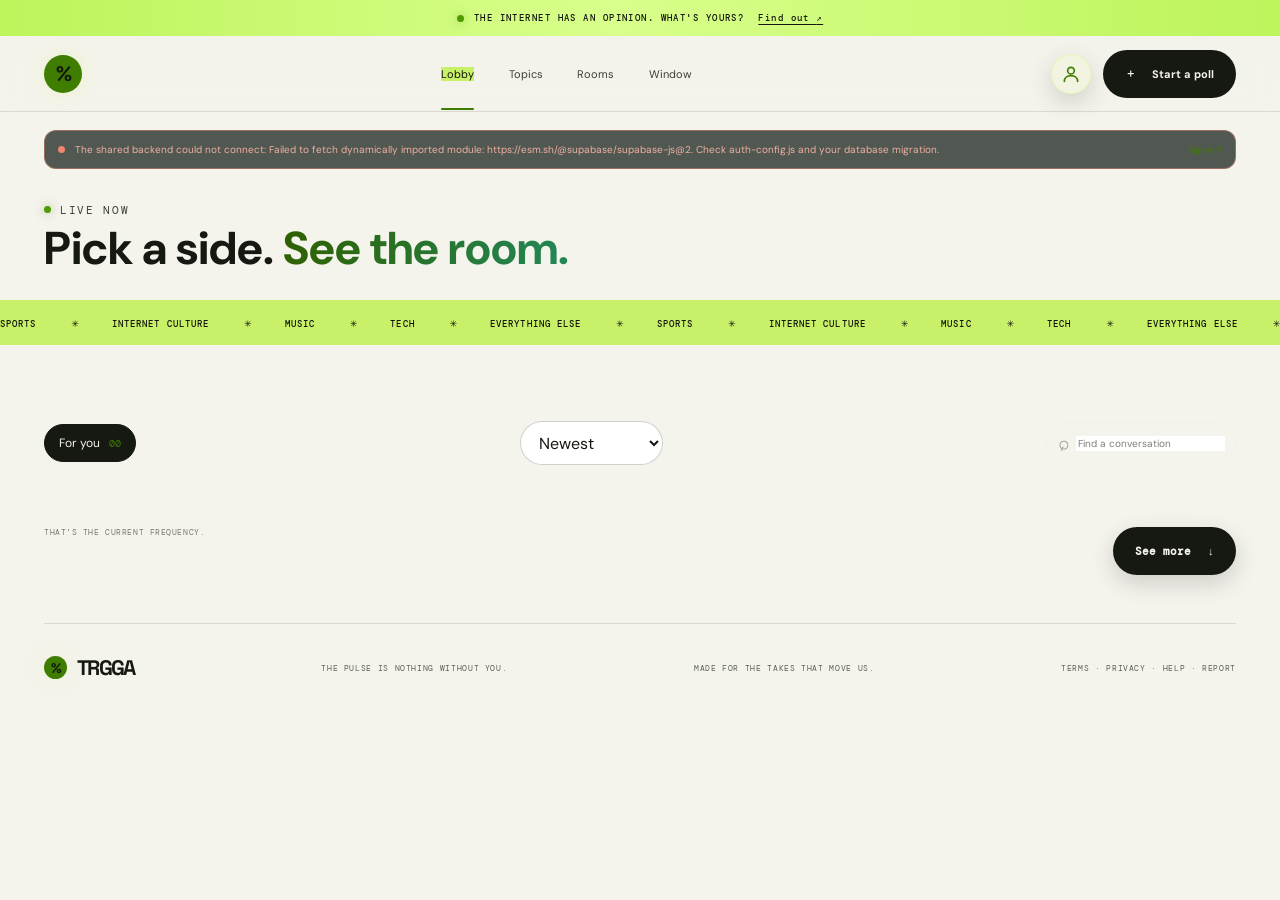
==== commit f53b137a: "Remove day/night icon from nav (kept in profile settings) Co-authored-by: Copilot App <223556219+Cop" ====
--- a/index.html
+++ b/index.html
@@ -11,7 +11,7 @@
   <link href="https://fonts.googleapis.com/css2?family=DM+Mono:wght@400;500&family=DM+Sans:wght@400;500;600;700;800&family=Space+Grotesk:wght@500;600;700&display=swap" rel="stylesheet">
   <meta property="og:type" content="website"><meta property="og:site_name" content="TRGGA"><meta property="og:title" content="TRGGA - Pick a side"><meta property="og:description" content="Polls, debates and the daily pulse. Pick a side and see where the room lands."><meta property="og:image" content="https://trggr.netlify.app/og-image.png"><meta property="og:url" content="https://trggr.netlify.app/"><meta name="twitter:image" content="https://trggr.netlify.app/og-image.png"><meta name="twitter:card" content="summary_large_image">
   <link rel="stylesheet" href="style.css">
-<script src="theme.js?v=5"></script></head>
+<script src="theme.js?v=7"></script></head>
 <body class="home-page">
   <div class="announcement"><span class="live-dot"></span> THE INTERNET HAS AN OPINION. WHAT'S YOURS? <a href="#polls">Find out <span aria-hidden="true">↗</span></a></div>
   <header class="site-header">
@@ -68,7 +68,7 @@
   <footer class="site-footer shell"><a class="wordmark" href="index.html">TRGGA</a><span>THE PULSE IS NOTHING WITHOUT YOU.</span><span>MADE FOR THE TAKES THAT MOVE US.</span><span><a href="terms.html">TERMS</a> · <a href="privacy.html">PRIVACY</a> · <a href="help.html">HELP</a> · <a href="report.html">REPORT</a></span></footer>
   <script src="poll-data.js"></script>
   <script src="auth-config.js"></script>
-  <script type="module" src="app.js?v=15"></script>
+  <script type="module" src="app.js?v=17"></script>
   <script type="module" src="site-nav.js?v=7"></script>
 </body>
 </html>
--- a/style.css
+++ b/style.css
@@ -1379,3 +1379,46 @@
 .streak-chip.pop{animation:streakpop .7s cubic-bezier(.2,1.4,.4,1)}
 @keyframes streakpop{0%{transform:scale(.6)}50%{transform:scale(1.35)}100%{transform:scale(1)}}
 html[data-theme="light"] .streak-chip{color:#8a4b00;background:#fff1dc;border-color:#e08a00}
+
+/* Vote verdict */
+.vote-hint{white-space:nowrap}
+.streak-chip{border-color:rgba(200,241,105,.5);background:rgba(200,241,105,.1);color:var(--lime)}
+html[data-theme="light"] .streak-chip{color:#2f6000;background:#eef8d6;border-color:#3f7d00}
+
+/* Streak modal, settings, logo stat */
+.streak-chip{font-family:var(--display);cursor:pointer;background:rgba(200,241,105,.1)}
+.streak-chip:hover{border-color:var(--lime)}
+.streak-panel{display:grid;gap:16px}
+.streak-grid{display:grid;grid-template-columns:repeat(3,1fr);gap:10px}
+.streak-cell{display:grid;gap:2px;padding:12px;border:1px solid var(--line);border-radius:14px;text-align:center}
+.streak-cell strong{font:700 26px var(--display);color:var(--lime)}
+.streak-cell span{font:600 9px var(--mono);letter-spacing:.1em;color:var(--muted)}
+.streak-week{display:grid;grid-template-columns:repeat(7,1fr);gap:6px}
+.streak-day{display:grid;justify-items:center;gap:4px;font:600 10px var(--mono);color:var(--muted)}
+.streak-day i{display:grid;place-items:center;width:34px;height:34px;border-radius:50%;border:1px dashed var(--line);font-style:normal;font-size:16px}
+.streak-day.done i{border:1px solid var(--lime);background:rgba(200,241,105,.16)}
+.streak-day.today span{color:var(--lime)}
+.streak-bar{height:8px;border-radius:99px;background:rgba(240,240,233,.1);overflow:hidden}
+.streak-fill{height:100%;border-radius:99px;background:linear-gradient(90deg,#8fd13a,var(--lime));transition:width .6s}
+.settings-block{display:grid;gap:10px;padding-top:14px}
+.settings-block h3{margin:0;font:600 11px var(--mono);letter-spacing:.14em;text-transform:uppercase;color:var(--muted)}
+.segmented{display:inline-flex;padding:4px;border:1px solid var(--line);border-radius:99px;width:fit-content}
+.segmented button{min-height:34px;padding:0 18px;border:0;border-radius:99px;background:transparent;color:var(--paper);font:600 13px var(--display);cursor:pointer}
+.segmented button.active{background:var(--lime);color:#14160f}
+.setting-row{display:flex;gap:12px;align-items:flex-start;cursor:pointer}
+.setting-row input{margin-top:4px;accent-color:var(--lime)}
+.setting-row span{display:grid;gap:2px}
+.setting-row small{color:var(--muted);font-size:12px}
+.logo-stat{display:grid;place-items:center;align-content:center;gap:10px;text-align:center}
+.logo-orb{display:grid;place-items:center;width:64px;height:64px;border-radius:50%;border:1.5px solid rgba(200,241,105,.6);color:var(--lime);font:700 36px/1 var(--display);letter-spacing:-.08em;box-shadow:0 0 28px rgba(200,241,105,.25);animation:orbpulse 4s ease-in-out infinite}
+@keyframes orbpulse{50%{box-shadow:0 0 44px rgba(200,241,105,.45)}}
+html.calm *,html.calm *::before,html.calm *::after{animation:none !important;transition:none !important}
+html.calm body::before{display:none}
+html.calm .reveal{opacity:1;transform:none}
+html[data-theme="light"] .streak-cell strong,html[data-theme="light"] .streak-day.today span{color:#2f6000}
+html[data-theme="light"] .streak-cell span,html[data-theme="light"] .streak-day,html[data-theme="light"] .settings-block h3,html[data-theme="light"] .setting-row small{color:#4a4d44}
+html[data-theme="light"] .streak-bar{background:rgba(22,24,18,.12)}
+html[data-theme="light"] .segmented button{color:#161812}
+html[data-theme="light"] .segmented button.active{background:#161812;color:#f4f3ec}
+html[data-theme="light"] .logo-orb{color:#2f6000;border-color:#3f7d00;box-shadow:0 0 24px rgba(63,125,0,.2)}
+html[data-theme="light"] .streak-fill{background:linear-gradient(90deg,#3f7d00,#8fd13a)}
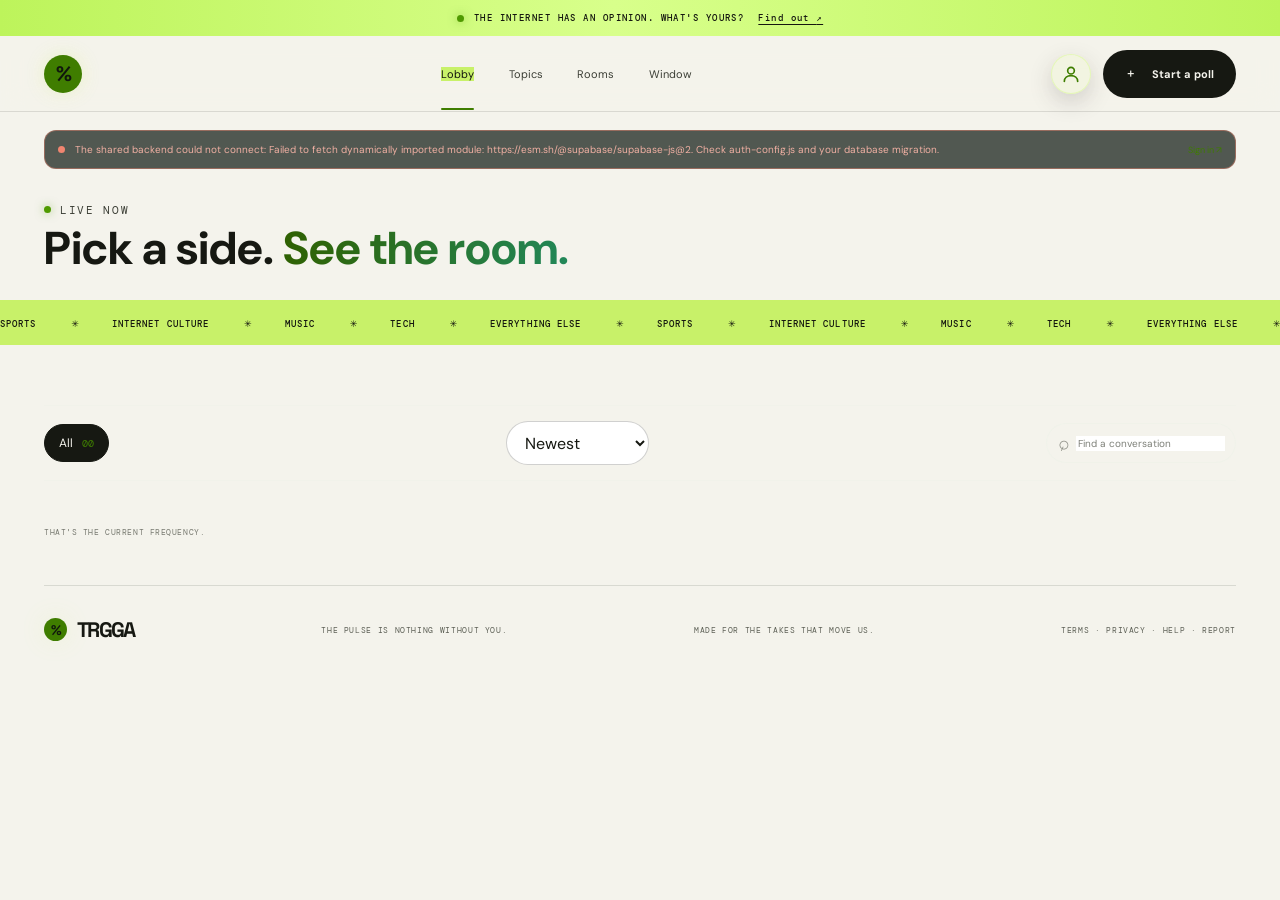
==== commit 8fecb022: "Add Your Pulse to Window Co-authored-by: Copilot App <223556219+Copilot@users.noreply.github.com>" ====
--- a/index.html
+++ b/index.html
@@ -54,12 +54,13 @@
     <section class="content-section lobby-polls shell" id="polls">
       <div class="feed-toolbar">
         <div class="filter-list" id="filters" role="group" aria-label="Filter polls by category">
-          <button class="filter-chip active" data-category="All">For you <span class="filter-count" id="poll-count">00</span></button>
+          <button class="filter-chip active" data-category="All">All <span class="filter-count" id="poll-count">00</span></button>
         </div>
+        <div class="pulse-active" id="pulse-active" hidden><span id="pulse-active-label"></span><button type="button" id="pulse-clear">Show all polls</button></div>
         <select class="sort-select" id="poll-sort" aria-label="Sort polls"><option value="newest">Newest</option><option value="trending">Trending</option><option value="closing">Closing soon</option></select><label class="search-box"><span aria-hidden="true">⌕</span><input id="poll-search" type="search" placeholder="Find a conversation" aria-label="Search polls"></label>
       </div>
       <div class="poll-grid" id="poll-grid" aria-live="polite"></div>
-      <div class="empty-state" id="empty-state" hidden><span>Nothing on that frequency.</span><p>Try another search, or start a conversation of your own.</p><a class="button button-dark button-small" href="create.html">Create a poll <span aria-hidden="true">↗</span></a></div>
+      <div class="empty-state" id="empty-state" hidden><span>Nothing on that frequency.</span><p>Try another search, or start a conversation of your own.</p><a class="button button-dark button-small" id="pulse-sign-in" href="login.html?next=index.html%23polls" hidden>Sign in <span aria-hidden="true">↗</span></a><a class="button button-dark button-small" href="create.html">Create a poll <span aria-hidden="true">↗</span></a></div>
       <div class="feed-footer"><span>THAT'S THE CURRENT FREQUENCY.</span><button class="button button-dark button-small" id="see-more" type="button" hidden>See more <span aria-hidden="true">↓</span></button></div>
     </section>
 
@@ -68,7 +69,7 @@
   <footer class="site-footer shell"><a class="wordmark" href="index.html">TRGGA</a><span>THE PULSE IS NOTHING WITHOUT YOU.</span><span>MADE FOR THE TAKES THAT MOVE US.</span><span><a href="terms.html">TERMS</a> · <a href="privacy.html">PRIVACY</a> · <a href="help.html">HELP</a> · <a href="report.html">REPORT</a></span></footer>
   <script src="poll-data.js"></script>
   <script src="auth-config.js"></script>
-  <script type="module" src="app.js?v=17"></script>
+  <script type="module" src="app.js?v=19"></script>
   <script type="module" src="site-nav.js?v=7"></script>
 </body>
 </html>
--- a/style.css
+++ b/style.css
@@ -1421,4 +1421,28 @@
 html[data-theme="light"] .segmented button{color:#161812}
 html[data-theme="light"] .segmented button.active{background:#161812;color:#f4f3ec}
 html[data-theme="light"] .logo-orb{color:#2f6000;border-color:#3f7d00;box-shadow:0 0 24px rgba(63,125,0,.2)}
+
+/* Quick activity views */
+.pulse-panel{padding:20px;border:1px solid rgba(200,241,105,.24);border-radius:18px;background:linear-gradient(125deg,#202a1a,#171b16 65%);color:#f4f3ec}
+.pulse-intro{display:grid;gap:6px;margin-bottom:16px}
+.pulse-intro .eyebrow{color:#c8f169}
+.pulse-intro strong{font:600 clamp(21px,3vw,30px)/1.1 var(--display);letter-spacing:-.04em}
+.pulse-intro>span:last-child,.pulse-context{color:#c5cfbb;font-size:13px;line-height:1.45}
+.pulse-filters{display:grid;grid-template-columns:repeat(4,minmax(0,1fr));gap:8px}
+.pulse-filter{min-width:0;min-height:64px;display:flex;align-items:center;justify-content:space-between;gap:8px;padding:12px;border:1px solid rgba(235,245,225,.2);border-radius:12px;background:rgba(255,255,255,.04);color:#f4f3ec;text-align:left;font:600 14px/1.2 var(--body);cursor:pointer}
+.pulse-filter strong{color:#c8f169;font:700 19px/1 var(--display)}
+.pulse-filter:hover,.pulse-filter.active{border-color:#c8f169;background:rgba(200,241,105,.13)}
+.pulse-filter:focus-visible{outline:2px solid #c8f169;outline-offset:3px}
+.pulse-context{margin:12px 0 0}
+.pulse-active{display:flex;align-items:center;justify-content:space-between;gap:12px;margin-top:14px;color:var(--paper);font:600 14px var(--body)}
+.pulse-active button{padding:9px 12px;border:1px solid var(--lime);border-radius:8px;background:transparent;color:var(--paper);font:600 13px var(--body);cursor:pointer}
+.pulse-active[hidden]{display:none}
+#see-more[hidden],#pulse-sign-in[hidden]{display:none}
+html[data-theme="light"] .pulse-panel{background:linear-gradient(125deg,#e1efd1,#f4f6ed 65%);border-color:#9bbf78;color:#161812}
+html[data-theme="light"] .pulse-intro .eyebrow,html[data-theme="light"] .pulse-filter strong{color:#315e13}
+html[data-theme="light"] .pulse-intro>span:last-child,html[data-theme="light"] .pulse-context{color:#465341}
+html[data-theme="light"] .pulse-filter{background:rgba(255,255,255,.65);border-color:#aabda0;color:#161812}
+html[data-theme="light"] .pulse-filter:hover,html[data-theme="light"] .pulse-filter.active{border-color:#3f7d00;background:#d6eac5}
+html[data-theme="light"] .pulse-filter:focus-visible{outline-color:#315e13}
+@media(max-width:600px){.pulse-panel{padding:16px}.pulse-filters{grid-template-columns:repeat(2,minmax(0,1fr))}.pulse-filter{min-height:58px}}
 html[data-theme="light"] .streak-fill{background:linear-gradient(90deg,#3f7d00,#8fd13a)}
